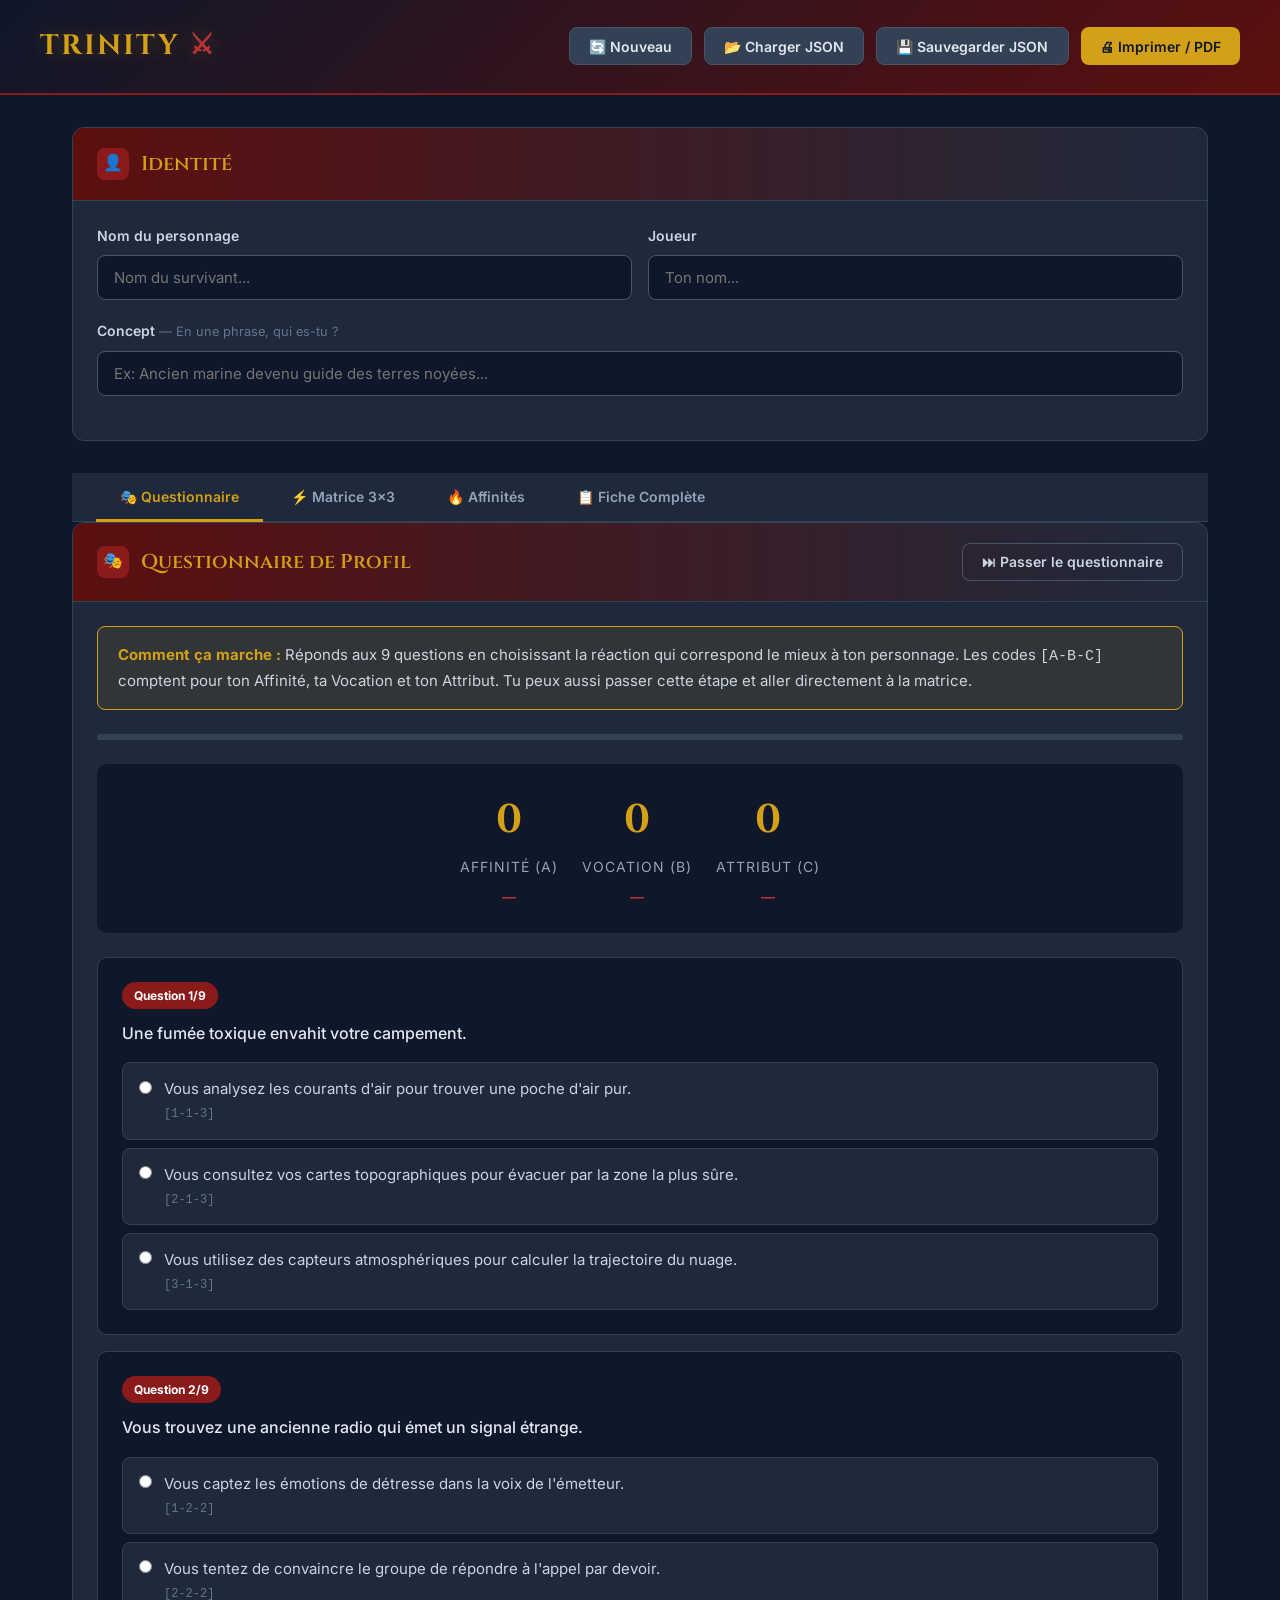
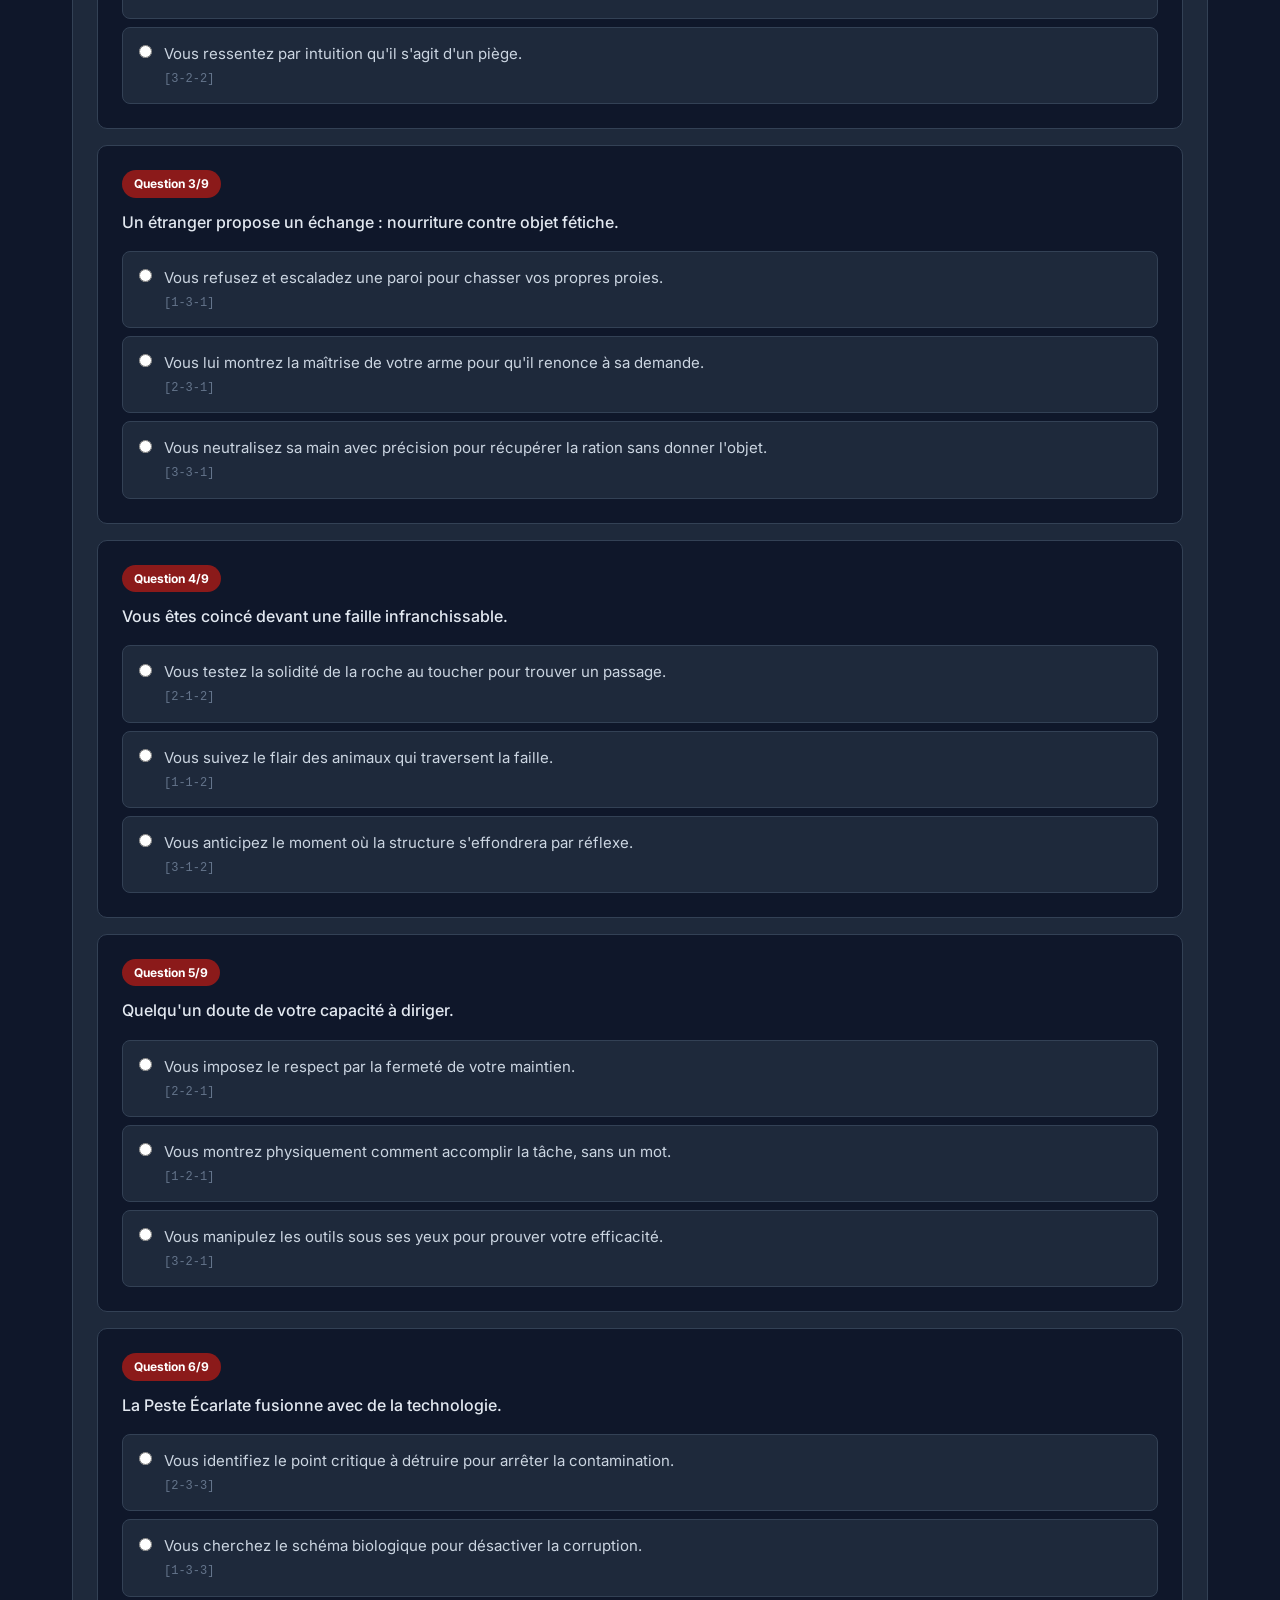
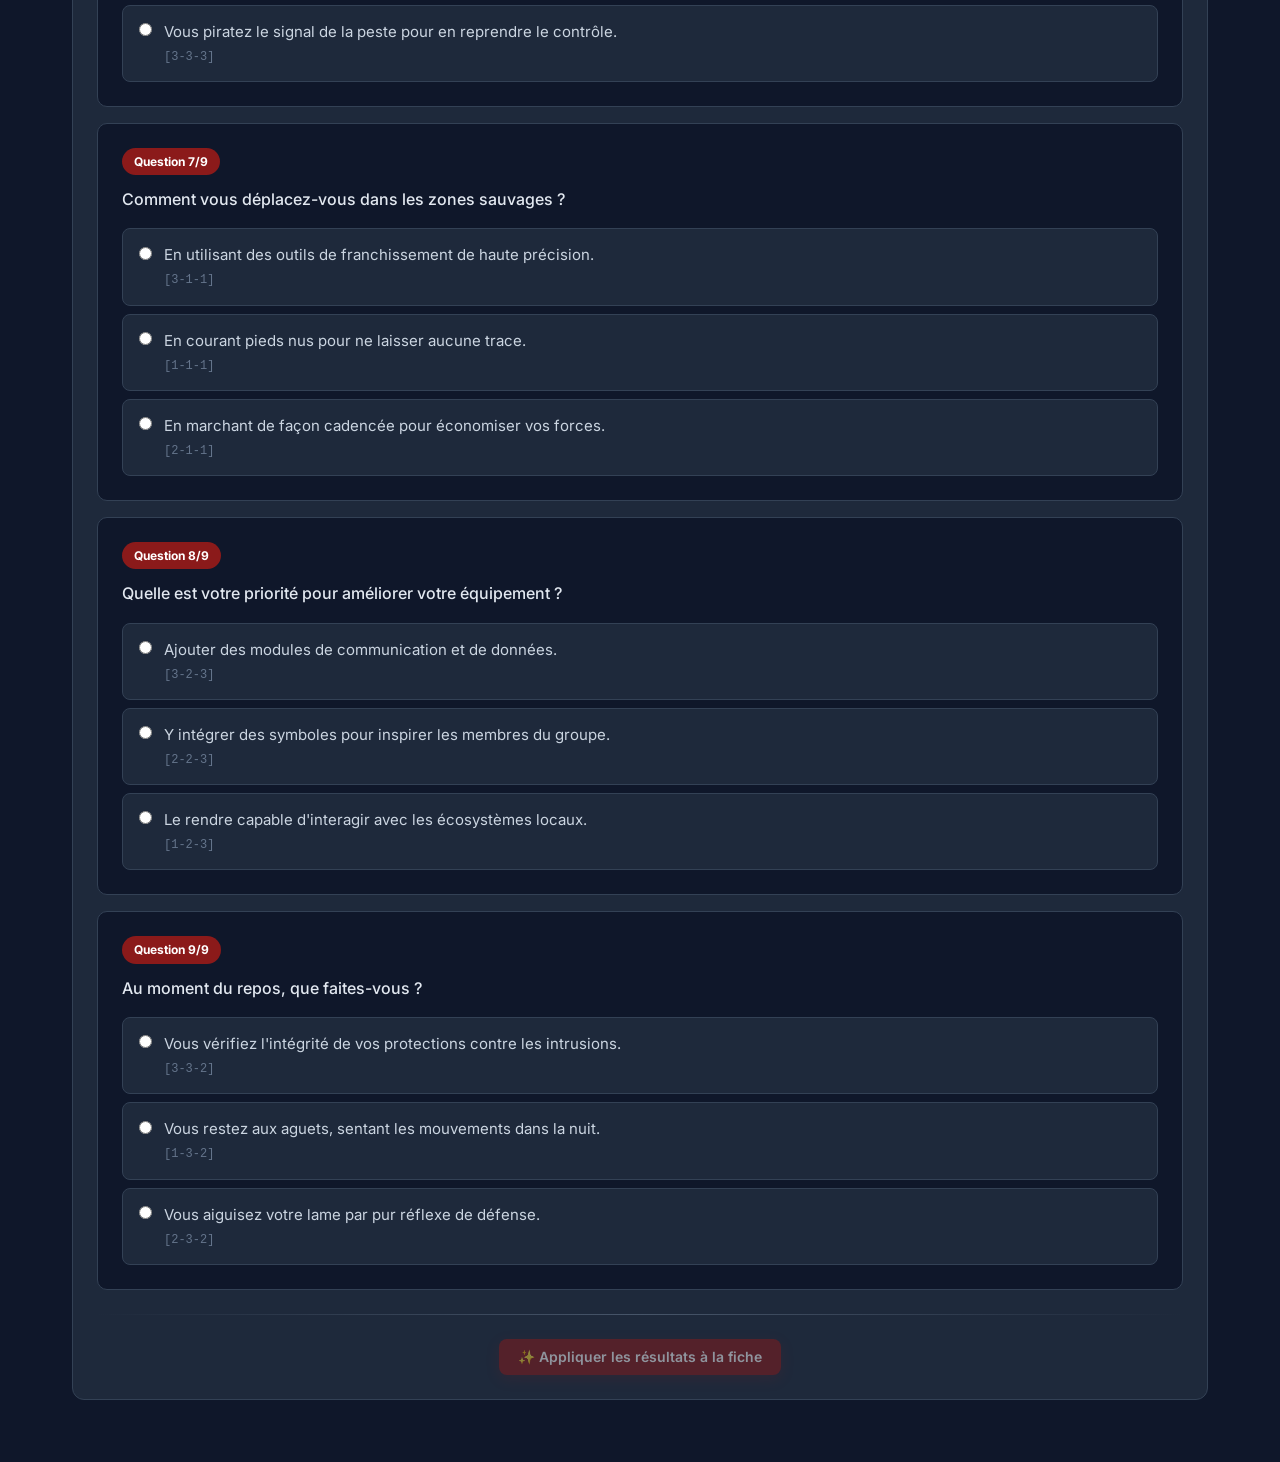
==== outils/index.html @ eb70b209 "Ajoute l'application de feuille de personnage interactive + nav outils" ====
<!DOCTYPE html>
<html lang="fr">
<head>
    <meta charset="UTF-8">
    <meta name="viewport" content="width=device-width, initial-scale=1.0">
    <title>Trinity — Feuille de Personnage</title>
    <link href="https://fonts.googleapis.com/css2?family=Cinzel:wght@400;600;700&family=Inter:wght@300;400;500;600;700&display=swap" rel="stylesheet">
    <style>
        :root {
            --crimson: #8B1A1A;
            --crimson-light: #B83333;
            --crimson-dark: #5C0F0F;
            --amber: #D4A017;
            --amber-light: #E8C547;
            --slate-900: #0F172A;
            --slate-800: #1E293B;
            --slate-700: #334155;
            --slate-600: #475569;
            --slate-500: #64748B;
            --slate-400: #94A3B8;
            --slate-300: #CBD5E1;
            --slate-200: #E2E8F0;
            --slate-100: #F1F5F9;
            --slate-50: #F8FAFC;
            --white: #FFFFFF;
            --shadow-sm: 0 1px 2px rgba(0,0,0,0.05);
            --shadow: 0 4px 6px -1px rgba(0,0,0,0.1), 0 2px 4px -2px rgba(0,0,0,0.1);
            --shadow-lg: 0 10px 15px -3px rgba(0,0,0,0.1), 0 4px 6px -4px rgba(0,0,0,0.1);
            --shadow-crimson: 0 4px 14px rgba(139,26,26,0.3);
        }

        * { margin: 0; padding: 0; box-sizing: border-box; }

        body {
            font-family: 'Inter', sans-serif;
            background: var(--slate-900);
            color: var(--slate-200);
            min-height: 100vh;
            line-height: 1.6;
        }

        .app-header {
            background: linear-gradient(135deg, var(--slate-900) 0%, var(--crimson-dark) 100%);
            border-bottom: 2px solid var(--crimson);
            padding: 1.5rem 2rem;
            position: sticky;
            top: 0;
            z-index: 100;
            backdrop-filter: blur(10px);
        }

        .header-content {
            max-width: 1200px;
            margin: 0 auto;
            display: flex;
            justify-content: space-between;
            align-items: center;
            flex-wrap: wrap;
            gap: 1rem;
        }

        .logo {
            font-family: 'Cinzel', serif;
            font-size: 1.75rem;
            font-weight: 700;
            color: var(--amber);
            text-shadow: 0 0 20px rgba(212,160,23,0.3);
            letter-spacing: 2px;
        }

        .logo span { color: var(--crimson-light); }

        .header-actions {
            display: flex;
            gap: 0.75rem;
            flex-wrap: wrap;
        }

        .btn {
            padding: 0.6rem 1.2rem;
            border: none;
            border-radius: 8px;
            font-family: 'Inter', sans-serif;
            font-size: 0.875rem;
            font-weight: 600;
            cursor: pointer;
            transition: all 0.2s ease;
            display: inline-flex;
            align-items: center;
            gap: 0.5rem;
        }

        .btn-primary {
            background: var(--crimson);
            color: var(--white);
            box-shadow: var(--shadow-crimson);
        }

        .btn-primary:hover {
            background: var(--crimson-light);
            transform: translateY(-1px);
            box-shadow: 0 6px 20px rgba(139,26,26,0.4);
        }

        .btn-secondary {
            background: var(--slate-700);
            color: var(--slate-200);
            border: 1px solid var(--slate-600);
        }

        .btn-secondary:hover {
            background: var(--slate-600);
            border-color: var(--slate-500);
        }

        .btn-amber {
            background: var(--amber);
            color: var(--slate-900);
        }

        .btn-amber:hover {
            background: var(--amber-light);
        }

        .btn-outline {
            background: transparent;
            color: var(--slate-300);
            border: 1px solid var(--slate-600);
        }

        .btn-outline:hover {
            border-color: var(--crimson-light);
            color: var(--crimson-light);
        }

        .btn:disabled {
            opacity: 0.5;
            cursor: not-allowed;
            transform: none !important;
        }

        .app-container {
            max-width: 1200px;
            margin: 0 auto;
            padding: 2rem;
        }

        .section {
            background: var(--slate-800);
            border-radius: 12px;
            border: 1px solid var(--slate-700);
            margin-bottom: 2rem;
            overflow: hidden;
        }

        .section-header {
            background: linear-gradient(90deg, var(--crimson-dark) 0%, transparent 100%);
            padding: 1.25rem 1.5rem;
            border-bottom: 1px solid var(--slate-700);
            display: flex;
            justify-content: space-between;
            align-items: center;
            flex-wrap: wrap;
            gap: 1rem;
        }

        .section-title {
            font-family: 'Cinzel', serif;
            font-size: 1.25rem;
            font-weight: 600;
            color: var(--amber);
            display: flex;
            align-items: center;
            gap: 0.75rem;
        }

        .section-title .icon {
            width: 32px;
            height: 32px;
            background: var(--crimson);
            border-radius: 8px;
            display: flex;
            align-items: center;
            justify-content: center;
            font-size: 1rem;
        }

        .section-body {
            padding: 1.5rem;
        }

        .tabs {
            display: flex;
            gap: 0.25rem;
            padding: 0 1.5rem;
            border-bottom: 1px solid var(--slate-700);
            background: var(--slate-800);
        }

        .tab {
            padding: 0.875rem 1.5rem;
            background: none;
            border: none;
            border-bottom: 3px solid transparent;
            color: var(--slate-400);
            font-family: 'Inter', sans-serif;
            font-size: 0.875rem;
            font-weight: 600;
            cursor: pointer;
            transition: all 0.2s;
            position: relative;
            top: 1px;
        }

        .tab:hover { color: var(--slate-200); }

        .tab.active {
            color: var(--amber);
            border-bottom-color: var(--amber);
        }

        .tab-content { display: none; }
        .tab-content.active { display: block; }

        .form-group {
            margin-bottom: 1.25rem;
        }

        .form-label {
            display: block;
            font-size: 0.875rem;
            font-weight: 600;
            color: var(--slate-300);
            margin-bottom: 0.5rem;
        }

        .form-label .hint {
            font-weight: 400;
            color: var(--slate-500);
            font-size: 0.8rem;
        }

        .form-input,
        .form-textarea,
        .form-select {
            width: 100%;
            padding: 0.75rem 1rem;
            background: var(--slate-900);
            border: 1px solid var(--slate-600);
            border-radius: 8px;
            color: var(--slate-200);
            font-family: 'Inter', sans-serif;
            font-size: 0.9375rem;
            transition: all 0.2s;
        }

        .form-input:focus,
        .form-textarea:focus,
        .form-select:focus {
            outline: none;
            border-color: var(--crimson-light);
            box-shadow: 0 0 0 3px rgba(139,26,26,0.15);
        }

        .form-textarea {
            min-height: 100px;
            resize: vertical;
        }

        .form-row {
            display: grid;
            grid-template-columns: repeat(auto-fit, minmax(250px, 1fr));
            gap: 1rem;
        }

        .dice-selector {
            display: flex;
            gap: 0.75rem;
            flex-wrap: wrap;
        }

        .dice-option {
            position: relative;
        }

        .dice-option input {
            position: absolute;
            opacity: 0;
        }

        .dice-option label {
            display: flex;
            flex-direction: column;
            align-items: center;
            gap: 0.5rem;
            padding: 1rem 1.5rem;
            background: var(--slate-900);
            border: 2px solid var(--slate-600);
            border-radius: 10px;
            cursor: pointer;
            transition: all 0.2s;
            min-width: 80px;
        }

        .dice-option label:hover {
            border-color: var(--slate-500);
        }

        .dice-option input:checked + label {
            border-color: var(--crimson);
            background: rgba(139,26,26,0.1);
            box-shadow: var(--shadow-crimson);
        }

        .dice-icon {
            font-size: 1.5rem;
            font-weight: 700;
        }

        .dice-label {
            font-size: 0.75rem;
            color: var(--slate-400);
            text-transform: uppercase;
            letter-spacing: 1px;
        }

        .affinity-grid {
            display: grid;
            grid-template-columns: repeat(auto-fit, minmax(280px, 1fr));
            gap: 1rem;
        }

        .affinity-card {
            background: var(--slate-900);
            border: 2px solid var(--slate-600);
            border-radius: 12px;
            padding: 1.5rem;
            cursor: pointer;
            transition: all 0.3s ease;
            position: relative;
            overflow: hidden;
        }

        .affinity-card::before {
            content: '';
            position: absolute;
            top: 0;
            left: 0;
            right: 0;
            height: 4px;
            background: var(--slate-600);
            transition: background 0.3s;
        }

        .affinity-card:hover {
            border-color: var(--slate-500);
            transform: translateY(-2px);
            box-shadow: var(--shadow-lg);
        }

        .affinity-card.selected {
            border-color: var(--crimson);
            background: rgba(139,26,26,0.08);
        }

        .affinity-card.selected::before {
            background: var(--crimson);
        }

        .affinity-card .card-title {
            font-family: 'Cinzel', serif;
            font-size: 1.1rem;
            font-weight: 600;
            color: var(--amber);
            margin-bottom: 0.5rem;
        }

        .affinity-card .card-subtitle {
            font-size: 0.875rem;
            color: var(--crimson-light);
            font-weight: 600;
            margin-bottom: 0.75rem;
            text-transform: uppercase;
            letter-spacing: 1px;
        }

        .affinity-card .card-desc {
            font-size: 0.875rem;
            color: var(--slate-400);
            line-height: 1.6;
        }

        .affinity-card .check-indicator {
            position: absolute;
            top: 1rem;
            right: 1rem;
            width: 24px;
            height: 24px;
            border: 2px solid var(--slate-600);
            border-radius: 50%;
            display: flex;
            align-items: center;
            justify-content: center;
            font-size: 0.875rem;
            color: transparent;
            transition: all 0.2s;
        }

        .affinity-card.selected .check-indicator {
            background: var(--crimson);
            border-color: var(--crimson);
            color: var(--white);
        }

        .question-card {
            background: var(--slate-900);
            border: 1px solid var(--slate-700);
            border-radius: 10px;
            padding: 1.5rem;
            margin-bottom: 1rem;
            transition: all 0.3s;
        }

        .question-card.answered {
            border-color: var(--crimson);
            background: rgba(139,26,26,0.05);
        }

        .question-number {
            display: inline-block;
            background: var(--crimson);
            color: var(--white);
            font-size: 0.75rem;
            font-weight: 700;
            padding: 0.25rem 0.75rem;
            border-radius: 20px;
            margin-bottom: 0.75rem;
        }

        .question-text {
            font-size: 1rem;
            font-weight: 500;
            color: var(--slate-200);
            margin-bottom: 1rem;
        }

        .answers {
            display: flex;
            flex-direction: column;
            gap: 0.5rem;
        }

        .answer-option {
            display: flex;
            align-items: flex-start;
            gap: 0.75rem;
            padding: 0.875rem 1rem;
            background: var(--slate-800);
            border: 1px solid var(--slate-700);
            border-radius: 8px;
            cursor: pointer;
            transition: all 0.2s;
        }

        .answer-option:hover {
            border-color: var(--slate-500);
            background: var(--slate-700);
        }

        .answer-option.selected {
            border-color: var(--crimson);
            background: rgba(139,26,26,0.1);
        }

        .answer-option input {
            margin-top: 0.2rem;
            accent-color: var(--crimson);
        }

        .answer-text {
            font-size: 0.9375rem;
            color: var(--slate-300);
        }

        .answer-code {
            font-size: 0.75rem;
            color: var(--slate-500);
            font-family: monospace;
            margin-top: 0.25rem;
        }

        .score-bar {
            display: flex;
            gap: 1.5rem;
            justify-content: center;
            padding: 1.5rem;
            background: var(--slate-900);
            border-radius: 10px;
            margin: 1.5rem 0;
        }

        .score-item {
            text-align: center;
        }

        .score-value {
            font-family: 'Cinzel', serif;
            font-size: 2.5rem;
            font-weight: 700;
            color: var(--amber);
        }

        .score-label {
            font-size: 0.875rem;
            color: var(--slate-400);
            text-transform: uppercase;
            letter-spacing: 1px;
            margin-top: 0.25rem;
        }

        .score-result {
            margin-top: 0.5rem;
            font-size: 0.875rem;
            font-weight: 600;
            color: var(--crimson-light);
        }

        .matrix-container {
            overflow-x: auto;
        }

        .matrix-table {
            width: 100%;
            border-collapse: separate;
            border-spacing: 0.5rem;
        }

        .matrix-header {
            text-align: center;
            padding: 0.75rem;
            font-size: 0.875rem;
            font-weight: 600;
            color: var(--slate-400);
            text-transform: uppercase;
            letter-spacing: 1px;
        }

        .matrix-row-header {
            padding: 0.75rem 1rem;
            font-size: 0.875rem;
            font-weight: 600;
            color: var(--amber);
            text-transform: uppercase;
            letter-spacing: 1px;
            text-align: right;
        }

        .matrix-cell {
            background: var(--slate-900);
            border: 2px solid var(--slate-700);
            border-radius: 10px;
            padding: 1rem;
            text-align: center;
            cursor: pointer;
            transition: all 0.2s;
            min-width: 120px;
        }

        .matrix-cell:hover {
            border-color: var(--slate-500);
        }

        .matrix-cell.selected {
            border-color: var(--crimson);
            background: rgba(139,26,26,0.1);
            box-shadow: var(--shadow-crimson);
        }

        .matrix-cell .cell-name {
            font-weight: 600;
            color: var(--slate-200);
            font-size: 0.9375rem;
        }

        .matrix-cell .cell-level {
            font-size: 1.5rem;
            font-weight: 700;
            color: var(--amber);
            margin-top: 0.5rem;
        }

        .matrix-cell .cell-threshold {
            font-size: 0.75rem;
            color: var(--slate-500);
            margin-top: 0.25rem;
        }

        .skill-list {
            display: grid;
            gap: 0.75rem;
        }

        .skill-item {
            display: flex;
            align-items: center;
            gap: 1rem;
            padding: 0.875rem 1rem;
            background: var(--slate-900);
            border: 1px solid var(--slate-700);
            border-radius: 8px;
        }

        .skill-name {
            flex: 1;
            font-weight: 500;
            color: var(--slate-200);
        }

        .skill-vocation {
            font-size: 0.75rem;
            color: var(--slate-500);
            text-transform: uppercase;
            letter-spacing: 1px;
        }

        .skill-attribute {
            font-size: 0.75rem;
            color: var(--amber);
            text-transform: uppercase;
            letter-spacing: 1px;
        }

        .skill-level {
            display: flex;
            gap: 0.25rem;
        }

        .level-dot {
            width: 12px;
            height: 12px;
            border-radius: 50%;
            border: 2px solid var(--slate-600);
            background: transparent;
            cursor: pointer;
            transition: all 0.2s;
        }

        .level-dot.filled {
            background: var(--crimson);
            border-color: var(--crimson);
            box-shadow: 0 0 6px rgba(139,26,26,0.5);
        }

        .level-dot:hover {
            border-color: var(--crimson-light);
        }

        .spec-grid {
            display: grid;
            grid-template-columns: repeat(auto-fit, minmax(200px, 1fr));
            gap: 0.75rem;
        }

        .spec-item {
            display: flex;
            align-items: center;
            gap: 0.75rem;
            padding: 0.75rem 1rem;
            background: var(--slate-900);
            border: 1px solid var(--slate-700);
            border-radius: 8px;
            cursor: pointer;
            transition: all 0.2s;
        }

        .spec-item:hover {
            border-color: var(--slate-500);
        }

        .spec-item.selected {
            border-color: var(--amber);
            background: rgba(212,160,23,0.1);
        }

        .spec-checkbox {
            width: 20px;
            height: 20px;
            border: 2px solid var(--slate-600);
            border-radius: 4px;
            display: flex;
            align-items: center;
            justify-content: center;
            font-size: 0.75rem;
            color: transparent;
            transition: all 0.2s;
            flex-shrink: 0;
        }

        .spec-item.selected .spec-checkbox {
            background: var(--amber);
            border-color: var(--amber);
            color: var(--slate-900);
        }

        .spec-name {
            font-size: 0.875rem;
            color: var(--slate-300);
        }

        @media print {
            body {
                background: white !important;
                color: black !important;
            }

            .app-header,
            .tabs,
            .btn,
            .no-print {
                display: none !important;
            }

            .section {
                border: 1px solid #ccc;
                break-inside: avoid;
                page-break-inside: avoid;
            }

            .section-header {
                background: #f5f5f5 !important;
                color: black !important;
            }

            .section-title {
                color: #333 !important;
            }

            .matrix-cell,
            .skill-item,
            .spec-item,
            .question-card,
            .affinity-card {
                background: white !important;
                border-color: #ccc !important;
                color: black !important;
            }

            .form-input,
            .form-textarea,
            .form-select {
                background: white !important;
                border-color: #ccc !important;
                color: black !important;
            }
        }

        @media (max-width: 768px) {
            .app-container { padding: 1rem; }
            .header-content { flex-direction: column; align-items: flex-start; }
            .logo { font-size: 1.5rem; }
            .score-bar { flex-direction: column; gap: 1rem; }
            .form-row { grid-template-columns: 1fr; }
            .affinity-grid { grid-template-columns: 1fr; }
            .matrix-table { font-size: 0.875rem; }
            .matrix-cell { min-width: 80px; padding: 0.75rem; }
        }

        .hidden { display: none !important; }

        .toast-container {
            position: fixed;
            bottom: 2rem;
            right: 2rem;
            z-index: 1000;
            display: flex;
            flex-direction: column;
            gap: 0.5rem;
        }

        .toast {
            padding: 1rem 1.5rem;
            background: var(--slate-800);
            border: 1px solid var(--slate-600);
            border-radius: 10px;
            color: var(--slate-200);
            font-size: 0.875rem;
            box-shadow: var(--shadow-lg);
            animation: slideIn 0.3s ease;
            max-width: 400px;
        }

        .toast.success { border-color: #22c55e; }
        .toast.error { border-color: var(--crimson); }
        .toast.info { border-color: var(--amber); }

        @keyframes slideIn {
            from { transform: translateX(100%); opacity: 0; }
            to { transform: translateX(0); opacity: 1; }
        }

        @keyframes slideOut {
            from { transform: translateX(0); opacity: 1; }
            to { transform: translateX(100%); opacity: 0; }
        }

        .progress-container {
            width: 100%;
            height: 6px;
            background: var(--slate-700);
            border-radius: 3px;
            overflow: hidden;
            margin: 1rem 0;
        }

        .progress-bar {
            height: 100%;
            background: linear-gradient(90deg, var(--crimson) 0%, var(--amber) 100%);
            border-radius: 3px;
            transition: width 0.5s ease;
        }

        .badge {
            display: inline-flex;
            align-items: center;
            gap: 0.25rem;
            padding: 0.25rem 0.75rem;
            background: var(--slate-700);
            border-radius: 20px;
            font-size: 0.75rem;
            font-weight: 600;
            color: var(--slate-300);
        }

        .badge.crimson { background: var(--crimson); color: var(--white); }
        .badge.amber { background: var(--amber); color: var(--slate-900); }

        .info-box {
            background: rgba(212,160,23,0.1);
            border: 1px solid var(--amber);
            border-radius: 8px;
            padding: 1rem 1.25rem;
            margin-bottom: 1.5rem;
            font-size: 0.9375rem;
            color: var(--slate-300);
        }

        .info-box strong {
            color: var(--amber);
        }

        .divider {
            height: 1px;
            background: linear-gradient(90deg, transparent 0%, var(--slate-600) 50%, transparent 100%);
            margin: 1.5rem 0;
        }

        .summary-grid {
            display: grid;
            grid-template-columns: repeat(auto-fit, minmax(200px, 1fr));
            gap: 1rem;
        }

        .summary-card {
            background: var(--slate-900);
            border: 1px solid var(--slate-700);
            border-radius: 10px;
            padding: 1.25rem;
            text-align: center;
        }

        .summary-card .summary-icon {
            font-size: 2rem;
            margin-bottom: 0.5rem;
        }

        .summary-card .summary-value {
            font-family: 'Cinzel', serif;
            font-size: 1.5rem;
            font-weight: 700;
            color: var(--amber);
        }

        .summary-card .summary-label {
            font-size: 0.875rem;
            color: var(--slate-400);
            margin-top: 0.25rem;
        }
    </style>
<base target="_blank">
</head>
<body>
    <header class="app-header">
        <div class="header-content">
            <div class="logo">TRINITY <span>&#9876;</span></div>
            <div class="header-actions">
                <button class="btn btn-secondary" onclick="app.newCharacter()">&#128260; Nouveau</button>
                <button class="btn btn-secondary" onclick="app.loadJSON()">&#128194; Charger JSON</button>
                <button class="btn btn-secondary" onclick="app.saveJSON()">&#128190; Sauvegarder JSON</button>
                <button class="btn btn-amber" onclick="app.printSheet()">&#128424; Imprimer / PDF</button>
            </div>
        </div>
    </header>

    <div class="app-container">
        <!-- IDENTITÉ -->
        <div class="section">
            <div class="section-header">
                <div class="section-title">
                    <div class="icon">&#128100;</div>
                    Identité
                </div>
            </div>
            <div class="section-body">
                <div class="form-row">
                    <div class="form-group">
                        <label class="form-label">Nom du personnage</label>
                        <input type="text" class="form-input" id="char-name" placeholder="Nom du survivant...">
                    </div>
                    <div class="form-group">
                        <label class="form-label">Joueur</label>
                        <input type="text" class="form-input" id="player-name" placeholder="Ton nom...">
                    </div>
                </div>
                <div class="form-row">
                    <div class="form-group">
                        <label class="form-label">Concept <span class="hint">— En une phrase, qui es-tu ?</span></label>
                        <input type="text" class="form-input" id="char-concept" placeholder="Ex: Ancien marine devenu guide des terres noyées...">
                    </div>
                </div>
            </div>
        </div>

        <!-- TABS NAVIGATION -->
        <div class="tabs no-print">
            <button class="tab active" data-tab="questionnaire" onclick="app.switchTab('questionnaire')">&#127917; Questionnaire</button>
            <button class="tab" data-tab="matrix" onclick="app.switchTab('matrix')">&#9889; Matrice 3×3</button>
            <button class="tab" data-tab="affinities" onclick="app.switchTab('affinities')">&#128293; Affinités</button>
            <button class="tab" data-tab="sheet" onclick="app.switchTab('sheet')">&#128203; Fiche Complète</button>
        </div>

        <!-- QUESTIONNAIRE TAB -->
        <div id="tab-questionnaire" class="tab-content active">
            <div class="section">
                <div class="section-header">
                    <div class="section-title">
                        <div class="icon">&#127917;</div>
                        Questionnaire de Profil
                    </div>
                    <button class="btn btn-outline" onclick="app.skipQuestionnaire()">&#9197; Passer le questionnaire</button>
                </div>
                <div class="section-body">
                    <div class="info-box">
                        <strong>Comment ça marche :</strong> Réponds aux 9 questions en choisissant la réaction qui correspond le mieux à ton personnage. Les codes <code>[A-B-C]</code> comptent pour ton Affinité, ta Vocation et ton Attribut. Tu peux aussi passer cette étape et aller directement à la matrice.
                    </div>

                    <div class="progress-container">
                        <div class="progress-bar" id="quiz-progress" style="width: 0%"></div>
                    </div>

                    <div class="score-bar">
                        <div class="score-item">
                            <div class="score-value" id="score-a">0</div>
                            <div class="score-label">Affinité (A)</div>
                            <div class="score-result" id="result-a">—</div>
                        </div>
                        <div class="score-item">
                            <div class="score-value" id="score-b">0</div>
                            <div class="score-label">Vocation (B)</div>
                            <div class="score-result" id="result-b">—</div>
                        </div>
                        <div class="score-item">
                            <div class="score-value" id="score-c">0</div>
                            <div class="score-label">Attribut (C)</div>
                            <div class="score-result" id="result-c">—</div>
                        </div>
                    </div>

                    <div id="questions-container"></div>

                    <div class="divider"></div>

                    <div style="text-align: center;">
                        <button class="btn btn-primary" id="btn-apply-quiz" onclick="app.applyQuizResults()" disabled>
                            &#10024; Appliquer les résultats à la fiche
                        </button>
                    </div>
                </div>
            </div>
        </div>

        <!-- MATRIX TAB -->
        <div id="tab-matrix" class="tab-content">
            <div class="section">
                <div class="section-header">
                    <div class="section-title">
                        <div class="icon">&#9889;</div>
                        Matrice 3×3 — L'Inné & L'Acquis
                    </div>
                </div>
                <div class="section-body">
                    <div class="info-box">
                        <strong>Instructions :</strong> Attribue un dé <strong>Fort (d10)</strong>, <strong>Moyen (d8)</strong> et <strong>Faible (d6)</strong> à tes 3 Attributs, puis à tes 3 Vocations. Les cases croisées donnent le niveau de chaque compétence.
                    </div>

                    <h3 style="font-family: Cinzel; color: var(--amber); margin-bottom: 1rem;">&#127922; Attributs (L'Inné)</h3>
                    <div class="form-row" style="margin-bottom: 2rem;">
                        <div class="form-group">
                            <label class="form-label">Habileté <span class="hint">— Corps, précision, mouvement</span></label>
                            <div class="dice-selector" id="attr-habileté"></div>
                        </div>
                        <div class="form-group">
                            <label class="form-label">Instinct <span class="hint">— Survie, réflexes, lien au vivant</span></label>
                            <div class="dice-selector" id="attr-instinct"></div>
                        </div>
                        <div class="form-group">
                            <label class="form-label">Intellect <span class="hint">— Analyse, technique, réflexion</span></label>
                            <div class="dice-selector" id="attr-intellect"></div>
                        </div>
                    </div>

                    <h3 style="font-family: Cinzel; color: var(--amber); margin-bottom: 1rem;">&#127922; Vocations (L'Acquis)</h3>
                    <div class="form-row" style="margin-bottom: 2rem;">
                        <div class="form-group">
                            <label class="form-label">Exploration <span class="hint">— Maîtrise du milieu</span></label>
                            <div class="dice-selector" id="voc-exploration"></div>
                        </div>
                        <div class="form-group">
                            <label class="form-label">Interaction <span class="hint">— Rapports sociaux</span></label>
                            <div class="dice-selector" id="voc-interaction"></div>
                        </div>
                        <div class="form-group">
                            <label class="form-label">Action <span class="hint">— Intervention physique</span></label>
                            <div class="dice-selector" id="voc-action"></div>
                        </div>
                    </div>

                    <div class="divider"></div>

                    <h3 style="font-family: Cinzel; color: var(--amber); margin-bottom: 1rem;">&#128202; Matrice des Compétences</h3>
                    <div class="matrix-container">
                        <table class="matrix-table">
                            <thead>
                                <tr>
                                    <th></th>
                                    <th class="matrix-header">Habileté</th>
                                    <th class="matrix-header">Instinct</th>
                                    <th class="matrix-header">Intellect</th>
                                </tr>
                            </thead>
                            <tbody id="matrix-body"></tbody>
                        </table>
                    </div>
                </div>
            </div>
        </div>

        <!-- AFFINITIES TAB -->
        <div id="tab-affinities" class="tab-content">
            <div class="section">
                <div class="section-header">
                    <div class="section-title">
                        <div class="icon">&#128293;</div>
                        Affinité — Ta philosophie de survie
                    </div>
                </div>
                <div class="section-body">
                    <div class="info-box">
                        <strong>Choisis une voie :</strong> Ton affinité définit ta relation au monde et débloque des capacités uniques. Clique sur une carte pour la sélectionner.
                    </div>

                    <div class="affinity-grid" id="affinity-grid"></div>

                    <div class="divider"></div>

                    <h3 style="font-family: Cinzel; color: var(--amber); margin-bottom: 1rem;">&#11088; Spécialisations</h3>
                    <div class="spec-grid" id="spec-grid"></div>
                </div>
            </div>
        </div>

        <!-- FULL SHEET TAB -->
        <div id="tab-sheet" class="tab-content">
            <div class="section">
                <div class="section-header">
                    <div class="section-title">
                        <div class="icon">&#128203;</div>
                        Fiche de Personnage Complète
                    </div>
                </div>
                <div class="section-body">
                    <div class="summary-grid" style="margin-bottom: 1.5rem;">
                        <div class="summary-card">
                            <div class="summary-icon">&#127917;</div>
                            <div class="summary-value" id="summary-name">—</div>
                            <div class="summary-label">Personnage</div>
                        </div>
                        <div class="summary-card">
                            <div class="summary-icon">&#128293;</div>
                            <div class="summary-value" id="summary-affinity">—</div>
                            <div class="summary-label">Affinité</div>
                        </div>
                        <div class="summary-card">
                            <div class="summary-icon">&#9889;</div>
                            <div class="summary-value" id="summary-vocation">—</div>
                            <div class="summary-label">Vocation forte</div>
                        </div>
                        <div class="summary-card">
                            <div class="summary-icon">&#127922;</div>
                            <div class="summary-value" id="summary-attribute">—</div>
                            <div class="summary-label">Attribut fort</div>
                        </div>
                    </div>

                    <div class="divider"></div>

                    <h3 style="font-family: Cinzel; color: var(--amber); margin-bottom: 1rem;">&#127922; Attributs & Vocations</h3>
                    <div class="form-row" style="margin-bottom: 1.5rem;">
                        <div class="form-group">
                            <label class="form-label">Habileté</label>
                            <input type="text" class="form-input" id="sheet-attr-habileté" readonly>
                        </div>
                        <div class="form-group">
                            <label class="form-label">Instinct</label>
                            <input type="text" class="form-input" id="sheet-attr-instinct" readonly>
                        </div>
                        <div class="form-group">
                            <label class="form-label">Intellect</label>
                            <input type="text" class="form-input" id="sheet-attr-intellect" readonly>
                        </div>
                    </div>
                    <div class="form-row" style="margin-bottom: 1.5rem;">
                        <div class="form-group">
                            <label class="form-label">Exploration</label>
                            <input type="text" class="form-input" id="sheet-voc-exploration" readonly>
                        </div>
                        <div class="form-group">
                            <label class="form-label">Interaction</label>
                            <input type="text" class="form-input" id="sheet-voc-interaction" readonly>
                        </div>
                        <div class="form-group">
                            <label class="form-label">Action</label>
                            <input type="text" class="form-input" id="sheet-voc-action" readonly>
                        </div>
                    </div>

                    <div class="divider"></div>

                    <h3 style="font-family: Cinzel; color: var(--amber); margin-bottom: 1rem;">&#128202; Compétences</h3>
                    <div class="skill-list" id="sheet-skills"></div>

                    <div class="divider"></div>

                    <h3 style="font-family: Cinzel; color: var(--amber); margin-bottom: 1rem;">&#128221; Notes & Histoire</h3>
                    <div class="form-group">
                        <label class="form-label">Relique de l'Ancien Monde <span class="hint">— Quel objet gardes-tu ?</span></label>
                        <textarea class="form-textarea" id="sheet-relic" placeholder="Décris l'objet que tu transportes malgré tout..."></textarea>
                    </div>
                    <div class="form-group">
                        <label class="form-label">Histoire <span class="hint">— Qui étais-tu avant ? Qui es-tu devenu ?</span></label>
                        <textarea class="form-textarea" id="sheet-story" placeholder="Ton passé, tes motivations, tes peurs..."></textarea>
                    </div>
                    <div class="form-group">
                        <label class="form-label">Liens avec le groupe <span class="hint">— Comment les autres te voient-ils ?</span></label>
                        <textarea class="form-textarea" id="sheet-bonds" placeholder="Tes relations avec les autres survivants..."></textarea>
                    </div>
                </div>
            </div>
        </div>
    </div>

    <div class="toast-container" id="toast-container"></div>

<script>
        const DATA = {
            questions: [
                {
                    id: 1,
                    text: "Une fumée toxique envahit votre campement.",
                    answers: [
                        { text: "Vous analysez les courants d'air pour trouver une poche d'air pur.", code: [1, 1, 3] },
                        { text: "Vous consultez vos cartes topographiques pour évacuer par la zone la plus sûre.", code: [2, 1, 3] },
                        { text: "Vous utilisez des capteurs atmosphériques pour calculer la trajectoire du nuage.", code: [3, 1, 3] }
                    ]
                },
                {
                    id: 2,
                    text: "Vous trouvez une ancienne radio qui émet un signal étrange.",
                    answers: [
                        { text: "Vous captez les émotions de détresse dans la voix de l'émetteur.", code: [1, 2, 2] },
                        { text: "Vous tentez de convaincre le groupe de répondre à l'appel par devoir.", code: [2, 2, 2] },
                        { text: "Vous ressentez par intuition qu'il s'agit d'un piège.", code: [3, 2, 2] }
                    ]
                },
                {
                    id: 3,
                    text: "Un étranger propose un échange : nourriture contre objet fétiche.",
                    answers: [
                        { text: "Vous refusez et escaladez une paroi pour chasser vos propres proies.", code: [1, 3, 1] },
                        { text: "Vous lui montrez la maîtrise de votre arme pour qu'il renonce à sa demande.", code: [2, 3, 1] },
                        { text: "Vous neutralisez sa main avec précision pour récupérer la ration sans donner l'objet.", code: [3, 3, 1] }
                    ]
                },
                {
                    id: 4,
                    text: "Vous êtes coincé devant une faille infranchissable.",
                    answers: [
                        { text: "Vous testez la solidité de la roche au toucher pour trouver un passage.", code: [2, 1, 2] },
                        { text: "Vous suivez le flair des animaux qui traversent la faille.", code: [1, 1, 2] },
                        { text: "Vous anticipez le moment où la structure s'effondrera par réflexe.", code: [3, 1, 2] }
                    ]
                },
                {
                    id: 5,
                    text: "Quelqu'un doute de votre capacité à diriger.",
                    answers: [
                        { text: "Vous imposez le respect par la fermeté de votre maintien.", code: [2, 2, 1] },
                        { text: "Vous montrez physiquement comment accomplir la tâche, sans un mot.", code: [1, 2, 1] },
                        { text: "Vous manipulez les outils sous ses yeux pour prouver votre efficacité.", code: [3, 2, 1] }
                    ]
                },
                {
                    id: 6,
                    text: "La Peste Écarlate fusionne avec de la technologie.",
                    answers: [
                        { text: "Vous identifiez le point critique à détruire pour arrêter la contamination.", code: [2, 3, 3] },
                        { text: "Vous cherchez le schéma biologique pour désactiver la corruption.", code: [1, 3, 3] },
                        { text: "Vous piratez le signal de la peste pour en reprendre le contrôle.", code: [3, 3, 3] }
                    ]
                },
                {
                    id: 7,
                    text: "Comment vous déplacez-vous dans les zones sauvages ?",
                    answers: [
                        { text: "En utilisant des outils de franchissement de haute précision.", code: [3, 1, 1] },
                        { text: "En courant pieds nus pour ne laisser aucune trace.", code: [1, 1, 1] },
                        { text: "En marchant de façon cadencée pour économiser vos forces.", code: [2, 1, 1] }
                    ]
                },
                {
                    id: 8,
                    text: "Quelle est votre priorité pour améliorer votre équipement ?",
                    answers: [
                        { text: "Ajouter des modules de communication et de données.", code: [3, 2, 3] },
                        { text: "Y intégrer des symboles pour inspirer les membres du groupe.", code: [2, 2, 3] },
                        { text: "Le rendre capable d'interagir avec les écosystèmes locaux.", code: [1, 2, 3] }
                    ]
                },
                {
                    id: 9,
                    text: "Au moment du repos, que faites-vous ?",
                    answers: [
                        { text: "Vous vérifiez l'intégrité de vos protections contre les intrusions.", code: [3, 3, 2] },
                        { text: "Vous restez aux aguets, sentant les mouvements dans la nuit.", code: [1, 3, 2] },
                        { text: "Vous aiguisez votre lame par pur réflexe de défense.", code: [2, 3, 2] }
                    ]
                }
            ],

            affinities: {
                harmonie: {
                    id: 'harmonie',
                    name: 'Harmonie',
                    subtitle: 'La Symbiose',
                    desc: 'La conviction que l\'humanité doit fusionner avec l\'écosystème pour survivre. L\'Harmoniste ne combat pas le milieu, il devient le milieu par la mutation.',
                    attributePaths: {
                        habileté: 'Armure — Peau chitineuse et griffes',
                        instinct: 'Phéromones — Contrôle des humeurs',
                        intellect: 'Adaptation — Respiration aquatique/toxique'
                    }
                },
                purete: {
                    id: 'purete',
                    name: 'Pureté',
                    subtitle: 'L\'Héritage',
                    desc: 'La conviction que l\'humanité doit préserver son essence originelle et ses valeurs spirituelles. Le Puriste rejette l\'augmentation mécanique et la mutation biologique.',
                    attributePaths: {
                        habileté: 'Excellence — Attribut porté à d12',
                        instinct: 'Souveraineté — Immunisé aux poisons/phéromones',
                        intellect: 'Souveraineté — Immunisé aux interférences'
                    }
                },
                suprematie: {
                    id: 'suprematie',
                    name: 'Suprématie',
                    subtitle: 'L\'Optimisation',
                    desc: 'La conviction que la biologie est une limite et que la technologie est la seule voie de survie. Chaque Suprématiste est indissociable de son Drone-Monture.',
                    attributePaths: {
                        habileté: 'Prédateur — Drone terrestre rapide',
                        instinct: 'Caméléon — Drone furtif, invisibilité',
                        intellect: 'Aérien — Drone volant, vision panoramique'
                    }
                }
            },

            skills: [
                { name: 'Athlétisme', vocation: 'Exploration', attribute: 'Habileté', verbs: 'Grimper, Sauter, Franchir' },
                { name: 'Survie', vocation: 'Exploration', attribute: 'Instinct', verbs: 'Pister, Orienter, Chasser' },
                { name: 'Observation', vocation: 'Exploration', attribute: 'Intellect', verbs: 'Fouiller, Surveiller, Analyser' },
                { name: 'Présence', vocation: 'Interaction', attribute: 'Habileté', verbs: 'Imposer, Intimider, Maintenir' },
                { name: 'Persuasion', vocation: 'Interaction', attribute: 'Instinct', verbs: 'Convaincre, Négocier, Apaiser' },
                { name: 'Bluff', vocation: 'Interaction', attribute: 'Intellect', verbs: 'Tromper, Feindre, Manipuler' },
                { name: 'Combat', vocation: 'Action', attribute: 'Habileté', verbs: 'CàC, Distance, Lourde' },
                { name: 'Discrétion', vocation: 'Action', attribute: 'Instinct', verbs: 'Se cacher, Infiltrer, Silencer' },
                { name: 'Artisanat', vocation: 'Action', attribute: 'Intellect', verbs: 'Réparer, Crocheter, Fabriquer' }
            ],

            specializations: {
                harmonie: [
                    'Agilité prédatrice', 'Régénération', 'Sens vibratoires',
                    'Dominance alpha', 'Lien empathique', 'Mimétisme',
                    'Mutation létale', 'Camouflage chromatique', 'Bio-synthèse'
                ],
                purete: [
                    'Dignité du port', 'Héritage des anciens', 'Esprit analytique',
                    'Autorité naturelle', 'Le Serment', 'Dignité feinte',
                    'Maîtrise martiale', 'Anonymat volontaire', 'Relique'
                ],
                suprematie: [
                    'Traction motorisée', 'Capteurs biométriques', 'Relais optique',
                    'Intimidation mécanique', 'Logique factuelle', 'Projection holographique',
                    'Appui synchronisé', 'Brouillage électronique', 'Interface système'
                ]
            },

            diceValues: { d6: 6, d8: 8, d10: 10 }
        };

        const state = {
            name: '',
            player: '',
            concept: '',
            quizAnswers: {},
            attributes: { habileté: null, instinct: null, intellect: null },
            vocations: { exploration: null, interaction: null, action: null },
            affinity: null,
            specializations: [],
            notes: { relic: '', story: '', bonds: '' }
        };

        const app = {
            init() {
                this.renderQuestions();
                this.renderDiceSelectors();
                this.renderMatrix();
                this.renderAffinities();
                this.renderSpecs();
                this.loadFromStorage();
                this.updateSheet();
            },

            switchTab(tabId) {
                document.querySelectorAll('.tab').forEach(t => t.classList.remove('active'));
                document.querySelectorAll('.tab-content').forEach(c => c.classList.remove('active'));
                document.querySelector(`[data-tab="${tabId}"]`).classList.add('active');
                document.getElementById(`tab-${tabId}`).classList.add('active');
                if (tabId === 'sheet') this.updateSheet();
            },

            renderQuestions() {
                const container = document.getElementById('questions-container');
                container.innerHTML = DATA.questions.map(q => `
                    <div class="question-card" id="question-${q.id}">
                        <div class="question-number">Question ${q.id}/9</div>
                        <div class="question-text">${q.text}</div>
                        <div class="answers">
                            ${q.answers.map((a, i) => `
                                <label class="answer-option" onclick="app.selectAnswer(${q.id}, ${i}, [${a.code.join(',')}])">
                                    <input type="radio" name="q${q.id}" value="${i}">
                                    <div>
                                        <div class="answer-text">${a.text}</div>
                                        <div class="answer-code">[${a.code.join('-')}]</div>
                                    </div>
                                </label>
                            `).join('')}
                        </div>
                    </div>
                `).join('');
            },

            selectAnswer(qId, aIdx, code) {
                state.quizAnswers[qId] = { idx: aIdx, code };
                document.querySelectorAll(`#question-${qId} .answer-option`).forEach((el, i) => {
                    el.classList.toggle('selected', i === aIdx);
                });
                document.getElementById(`question-${qId}`).classList.add('answered');
                this.updateQuizScores();
            },

            updateQuizScores() {
                let a = 0, b = 0, c = 0;
                Object.values(state.quizAnswers).forEach(ans => {
                    a += ans.code[0];
                    b += ans.code[1];
                    c += ans.code[2];
                });

                document.getElementById('score-a').textContent = a;
                document.getElementById('score-b').textContent = b;
                document.getElementById('score-c').textContent = c;

                const total = Object.keys(state.quizAnswers).length;
                document.getElementById('quiz-progress').style.width = `${(total / 9) * 100}%`;

                if (total === 9) {
                    const aff = a <= 15 ? 'Harmonie' : a <= 21 ? 'Puriste' : 'Suprématie';
                    const voc = b <= 15 ? 'Exploration' : b <= 21 ? 'Interaction' : 'Action';
                    const attr = c <= 15 ? 'Habileté' : c <= 21 ? 'Instinct' : 'Intellect';

                    document.getElementById('result-a').textContent = aff;
                    document.getElementById('result-b').textContent = voc;
                    document.getElementById('result-c').textContent = attr;
                    document.getElementById('btn-apply-quiz').disabled = false;
                }
            },

            skipQuestionnaire() {
                this.switchTab('matrix');
                this.showToast('Questionnaire passé. Configure manuellement ta fiche.', 'info');
            },

            applyQuizResults() {
                const a = parseInt(document.getElementById('score-a').textContent);
                const b = parseInt(document.getElementById('score-b').textContent);
                const c = parseInt(document.getElementById('score-c').textContent);

                const affMap = { 'Harmonie': 'harmonie', 'Puriste': 'purete', 'Suprématie': 'suprematie' };
                const vocMap = { 'Exploration': 'exploration', 'Interaction': 'interaction', 'Action': 'action' };
                const attrMap = { 'Habileté': 'habileté', 'Instinct': 'instinct', 'Intellect': 'intellect' };

                const affName = a <= 15 ? 'Harmonie' : a <= 21 ? 'Puriste' : 'Suprématie';
                const vocName = b <= 15 ? 'Exploration' : b <= 21 ? 'Interaction' : 'Action';
                const attrName = c <= 15 ? 'Habileté' : c <= 21 ? 'Instinct' : 'Intellect';

                this.selectAffinity(affMap[affName]);

                const attrs = ['habileté', 'instinct', 'intellect'];
                const attrScores = { habileté: 0, instinct: 0, intellect: 0 };
                Object.values(state.quizAnswers).forEach(ans => {
                    attrScores.habileté += (ans.code[2] === 1) ? 1 : 0;
                    attrScores.instinct += (ans.code[2] === 2) ? 1 : 0;
                    attrScores.intellect += (ans.code[2] === 3) ? 1 : 0;
                });

                const sortedAttrs = attrs.sort((x, y) => attrScores[y] - attrScores[x]);
                state.attributes[sortedAttrs[0]] = 'd10';
                state.attributes[sortedAttrs[1]] = 'd8';
                state.attributes[sortedAttrs[2]] = 'd6';

                const vocScores = { exploration: 0, interaction: 0, action: 0 };
                Object.values(state.quizAnswers).forEach(ans => {
                    vocScores.exploration += (ans.code[1] === 1) ? 1 : 0;
                    vocScores.interaction += (ans.code[1] === 2) ? 1 : 0;
                    vocScores.action += (ans.code[1] === 3) ? 1 : 0;
                });
                const sortedVocs = ['exploration', 'interaction', 'action'].sort((x, y) => vocScores[y] - vocScores[x]);
                state.vocations[sortedVocs[0]] = 'd10';
                state.vocations[sortedVocs[1]] = 'd8';
                state.vocations[sortedVocs[2]] = 'd6';

                this.updateDiceUI();
                this.updateMatrix();
                this.switchTab('matrix');
                this.showToast(`Résultats appliqués : ${affName} / ${vocName} / ${attrName}`, 'success');
            },

            renderDiceSelectors() {
                const dice = ['d6', 'd8', 'd10'];
                const groups = [
                    { id: 'attr-habileté', type: 'attribute', key: 'habileté' },
                    { id: 'attr-instinct', type: 'attribute', key: 'instinct' },
                    { id: 'attr-intellect', type: 'attribute', key: 'intellect' },
                    { id: 'voc-exploration', type: 'vocation', key: 'exploration' },
                    { id: 'voc-interaction', type: 'vocation', key: 'interaction' },
                    { id: 'voc-action', type: 'vocation', key: 'action' }
                ];

                groups.forEach(g => {
                    const container = document.getElementById(g.id);
                    container.innerHTML = dice.map(d => `
                        <div class="dice-option">
                            <input type="radio" name="${g.id}" id="${g.id}-${d}" value="${d}"
                                onchange="app.setDice('${g.type}', '${g.key}', '${d}')">
                            <label for="${g.id}-${d}">
                                <span class="dice-icon">${d.toUpperCase()}</span>
                                <span class="dice-label">${d === 'd10' ? 'Fort' : d === 'd8' ? 'Moyen' : 'Faible'}</span>
                            </label>
                        </div>
                    `).join('');
                });
            },

            setDice(type, key, value) {
                const target = type === 'attribute' ? state.attributes : state.vocations;
                const used = Object.entries(target).filter(([k, v]) => k !== key && v === value);
                if (used.length > 0) {
                    target[used[0][0]] = target[key];
                }
                target[key] = value;
                this.updateDiceUI();
                this.updateMatrix();
                this.saveToStorage();
            },

            updateDiceUI() {
                const updateGroup = (prefix, data) => {
                    Object.entries(data).forEach(([key, value]) => {
                        if (value) {
                            const radio = document.getElementById(`${prefix}-${key}-${value}`);
                            if (radio) radio.checked = true;
                        }
                    });
                };
                updateGroup('attr', state.attributes);
                updateGroup('voc', state.vocations);
            },

            renderMatrix() {
                const tbody = document.getElementById('matrix-body');
                const vocations = ['Exploration', 'Interaction', 'Action'];
                const attributes = ['Habileté', 'Instinct', 'Intellect'];

                tbody.innerHTML = vocations.map(voc => `
                    <tr>
                        <td class="matrix-row-header">${voc}</td>
                        ${attributes.map(attr => {
                            const skill = DATA.skills.find(s => s.vocation === voc && s.attribute === attr);
                            const cellId = 'cell-' + skill.name.toLowerCase().normalize('NFD').replace(/[\u0300-\u036f]/g, '').replace(/\s+/g, '-');
                            return `
                                <td class="matrix-cell" id="${cellId}"
                                    onclick="app.editSkillLevel('${skill.name}')">
                                    <div class="cell-name">${skill.name}</div>
                                    <div class="cell-level" id="level-${skill.name}">0</div>
                                    <div class="cell-threshold">Seuil: 9+</div>
                                </td>
                            `;
                        }).join('')}
                    </tr>
                `).join('');
            },

            updateMatrix() {
                DATA.skills.forEach(skill => {
                    const attrKey = skill.attribute.toLowerCase().normalize('NFD').replace(/[\u0300-\u036f]/g, '');
                    const vocKey = skill.vocation.toLowerCase().normalize('NFD').replace(/[\u0300-\u036f]/g, '');
                    const attrDice = state.attributes[attrKey];
                    const vocDice = state.vocations[vocKey];

                    let level = 0;
                    if (attrDice && vocDice) {
                        const attrVal = DATA.diceValues[attrDice];
                        const vocVal = DATA.diceValues[vocDice];
                        const sum = attrVal + vocVal;
                        if (sum >= 20) level = 3;
                        else if (sum >= 16) level = 2;
                        else if (sum >= 12) level = 1;
                    }

                    const cell = document.getElementById(`level-${skill.name}`);
                    if (cell) {
                        cell.textContent = level;
                        const threshold = level === 0 ? '9+' : level === 1 ? '8+' : level === 2 ? '7+' : '6+';
                        cell.nextElementSibling.textContent = `Seuil: ${threshold}`;
                        cell.parentElement.classList.toggle('selected', level === 3);
                    }
                });
            },

            editSkillLevel(skillName) {
                this.showToast('Les niveaux sont calculés automatiquement depuis les dés. Modifie les Attributs et Vocations.', 'info');
            },

            renderAffinities() {
                const grid = document.getElementById('affinity-grid');
                grid.innerHTML = Object.values(DATA.affinities).map(aff => `
                    <div class="affinity-card" id="affinity-${aff.id}" onclick="app.selectAffinity('${aff.id}')">
                        <div class="check-indicator">&#10003;</div>
                        <div class="card-title">${aff.name}</div>
                        <div class="card-subtitle">${aff.subtitle}</div>
                        <div class="card-desc">${aff.desc}</div>
                    </div>
                `).join('');
            },

            selectAffinity(affId) {
                state.affinity = affId;
                document.querySelectorAll('.affinity-card').forEach(c => c.classList.remove('selected'));
                document.getElementById(`affinity-${affId}`).classList.add('selected');
                this.renderSpecs();
                this.saveToStorage();
            },

            renderSpecs() {
                const grid = document.getElementById('spec-grid');
                if (!state.affinity) {
                    grid.innerHTML = '<p style="color: var(--slate-500); text-align: center;">Sélectionne d\'abord une Affinité pour voir les spécialisations disponibles.</p>';
                    return;
                }

                const specs = DATA.specializations[state.affinity] || [];
                grid.innerHTML = specs.map(spec => `
                    <div class="spec-item ${state.specializations.includes(spec) ? 'selected' : ''}"
                         onclick="app.toggleSpec('${spec}')">
                        <div class="spec-checkbox">&#10003;</div>
                        <div class="spec-name">${spec}</div>
                    </div>
                `).join('');
            },

            toggleSpec(spec) {
                if (state.specializations.includes(spec)) {
                    state.specializations = state.specializations.filter(s => s !== spec);
                } else {
                    if (state.specializations.length < 3) {
                        state.specializations.push(spec);
                    } else {
                        this.showToast('Maximum 3 spécialisations', 'error');
                        return;
                    }
                }
                this.renderSpecs();
                this.saveToStorage();
            },

            updateSheet() {
                state.name = document.getElementById('char-name').value;
                state.player = document.getElementById('player-name').value;
                state.concept = document.getElementById('char-concept').value;

                document.getElementById('summary-name').textContent = state.name || '—';
                document.getElementById('summary-affinity').textContent = state.affinity
                    ? DATA.affinities[state.affinity].name : '—';

                const vocStrong = Object.entries(state.vocations).sort((a, b) =>
                    DATA.diceValues[b[1] || 'd6'] - DATA.diceValues[a[1] || 'd6'])[0];
                document.getElementById('summary-vocation').textContent = vocStrong && vocStrong[1]
                    ? this.capitalize(vocStrong[0]) : '—';

                const attrStrong = Object.entries(state.attributes).sort((a, b) =>
                    DATA.diceValues[b[1] || 'd6'] - DATA.diceValues[a[1] || 'd6'])[0];
                document.getElementById('summary-attribute').textContent = attrStrong && attrStrong[1]
                    ? this.capitalize(attrStrong[0]) : '—';

                document.getElementById('sheet-attr-habileté').value = state.attributes.habileté || 'Non défini';
                document.getElementById('sheet-attr-instinct').value = state.attributes.instinct || 'Non défini';
                document.getElementById('sheet-attr-intellect').value = state.attributes.intellect || 'Non défini';
                document.getElementById('sheet-voc-exploration').value = state.vocations.exploration || 'Non défini';
                document.getElementById('sheet-voc-interaction').value = state.vocations.interaction || 'Non défini';
                document.getElementById('sheet-voc-action').value = state.vocations.action || 'Non défini';

                const skillsContainer = document.getElementById('sheet-skills');
                skillsContainer.innerHTML = DATA.skills.map(skill => {
                    const attrKey = skill.attribute.toLowerCase().normalize('NFD').replace(/[\u0300-\u036f]/g, '');
                    const vocKey = skill.vocation.toLowerCase().normalize('NFD').replace(/[\u0300-\u036f]/g, '');
                    const attrDice = state.attributes[attrKey];
                    const vocDice = state.vocations[vocKey];
                    let level = 0;
                    if (attrDice && vocDice) {
                        const sum = DATA.diceValues[attrDice] + DATA.diceValues[vocDice];
                        if (sum >= 20) level = 3;
                        else if (sum >= 16) level = 2;
                        else if (sum >= 12) level = 1;
                    }
                    const threshold = level === 0 ? '9+' : level === 1 ? '8+' : level === 2 ? '7+' : '6+';
                    return `
                        <div class="skill-item">
                            <div class="skill-name">
                                ${skill.name}
                                <div style="font-size: 0.75rem; color: var(--slate-500);">${skill.verbs}</div>
                            </div>
                            <span class="badge">${skill.vocation}</span>
                            <span class="badge amber">${skill.attribute}</span>
                            <div class="skill-level">
                                ${[0, 1, 2, 3].map(i => `
                                    <div class="level-dot ${i < level ? 'filled' : ''}"></div>
                                `).join('')}
                            </div>
                            <span class="badge crimson">${threshold}</span>
                        </div>
                    `;
                }).join('');
            },

            saveToStorage() {
                const data = {
                    ...state,
                    name: document.getElementById('char-name').value,
                    player: document.getElementById('player-name').value,
                    concept: document.getElementById('char-concept').value,
                    notes: {
                        relic: document.getElementById('sheet-relic')?.value || '',
                        story: document.getElementById('sheet-story')?.value || '',
                        bonds: document.getElementById('sheet-bonds')?.value || ''
                    }
                };
                localStorage.setItem('trinity-character', JSON.stringify(data));
            },

            loadFromStorage() {
                try {
                    const saved = localStorage.getItem('trinity-character');
                    if (saved) {
                        const data = JSON.parse(saved);
                        Object.assign(state, data);

                        document.getElementById('char-name').value = data.name || '';
                        document.getElementById('player-name').value = data.player || '';
                        document.getElementById('char-concept').value = data.concept || '';
                        if (data.notes) {
                            document.getElementById('sheet-relic').value = data.notes.relic || '';
                            document.getElementById('sheet-story').value = data.notes.story || '';
                            document.getElementById('sheet-bonds').value = data.notes.bonds || '';
                        }

                        this.updateDiceUI();
                        if (data.affinity) this.selectAffinity(data.affinity);
                        this.updateMatrix();
                    }
                } catch (e) {
                    console.error('Failed to load from storage', e);
                }
            },

            saveJSON() {
                this.saveToStorage();
                const data = localStorage.getItem('trinity-character');
                const blob = new Blob([data], { type: 'application/json' });
                const url = URL.createObjectURL(blob);
                const a = document.createElement('a');
                a.href = url;
                a.download = `trinity-${state.name || 'personnage'}.json`;
                a.click();
                URL.revokeObjectURL(url);
                this.showToast('Fiche sauvegardée !', 'success');
            },

            loadJSON() {
                const input = document.createElement('input');
                input.type = 'file';
                input.accept = '.json';
                input.onchange = (e) => {
                    const file = e.target.files[0];
                    if (!file) return;
                    const reader = new FileReader();
                    reader.onload = (ev) => {
                        try {
                            const data = JSON.parse(ev.target.result);
                            Object.assign(state, data);
                            localStorage.setItem('trinity-character', JSON.stringify(data));
                            this.loadFromStorage();
                            this.updateSheet();
                            this.showToast('Fiche chargée !', 'success');
                        } catch (err) {
                            this.showToast('Fichier invalide', 'error');
                        }
                    };
                    reader.readAsText(file);
                };
                input.click();
            },

            printSheet() {
                this.updateSheet();
                this.saveToStorage();
                window.print();
            },

            newCharacter() {
                if (!confirm('Créer un nouveau personnage ? La fiche actuelle sera effacée.')) return;

                Object.assign(state, {
                    name: '', player: '', concept: '',
                    quizAnswers: {},
                    attributes: { habileté: null, instinct: null, intellect: null },
                    vocations: { exploration: null, interaction: null, action: null },
                    affinity: null,
                    specializations: [],
                    notes: { relic: '', story: '', bonds: '' }
                });

                document.getElementById('char-name').value = '';
                document.getElementById('player-name').value = '';
                document.getElementById('char-concept').value = '';
                document.getElementById('sheet-relic').value = '';
                document.getElementById('sheet-story').value = '';
                document.getElementById('sheet-bonds').value = '';

                document.querySelectorAll('.answer-option').forEach(el => el.classList.remove('selected'));
                document.querySelectorAll('.question-card').forEach(el => el.classList.remove('answered'));
                document.querySelectorAll('input[type="radio"]').forEach(el => el.checked = false);
                document.querySelectorAll('.affinity-card').forEach(el => el.classList.remove('selected'));

                document.getElementById('score-a').textContent = '0';
                document.getElementById('score-b').textContent = '0';
                document.getElementById('score-c').textContent = '0';
                document.getElementById('result-a').textContent = '—';
                document.getElementById('result-b').textContent = '—';
                document.getElementById('result-c').textContent = '—';
                document.getElementById('quiz-progress').style.width = '0%';
                document.getElementById('btn-apply-quiz').disabled = true;

                this.renderSpecs();
                this.updateMatrix();
                this.updateSheet();
                localStorage.removeItem('trinity-character');
                this.showToast('Nouveau personnage créé', 'success');
            },

            capitalize(str) {
                return str.charAt(0).toUpperCase() + str.slice(1);
            },

            showToast(message, type = 'info') {
                const container = document.getElementById('toast-container');
                const toast = document.createElement('div');
                toast.className = `toast ${type}`;
                toast.textContent = message;
                container.appendChild(toast);
                setTimeout(() => {
                    toast.style.animation = 'slideOut 0.3s ease forwards';
                    setTimeout(() => toast.remove(), 300);
                }, 3000);
            }
        };

        document.addEventListener('input', (e) => {
            if (e.target.matches('.form-input, .form-textarea')) {
                app.saveToStorage();
            }
        });

        document.addEventListener('DOMContentLoaded', () => app.init());
    </script>
</body>
</html>
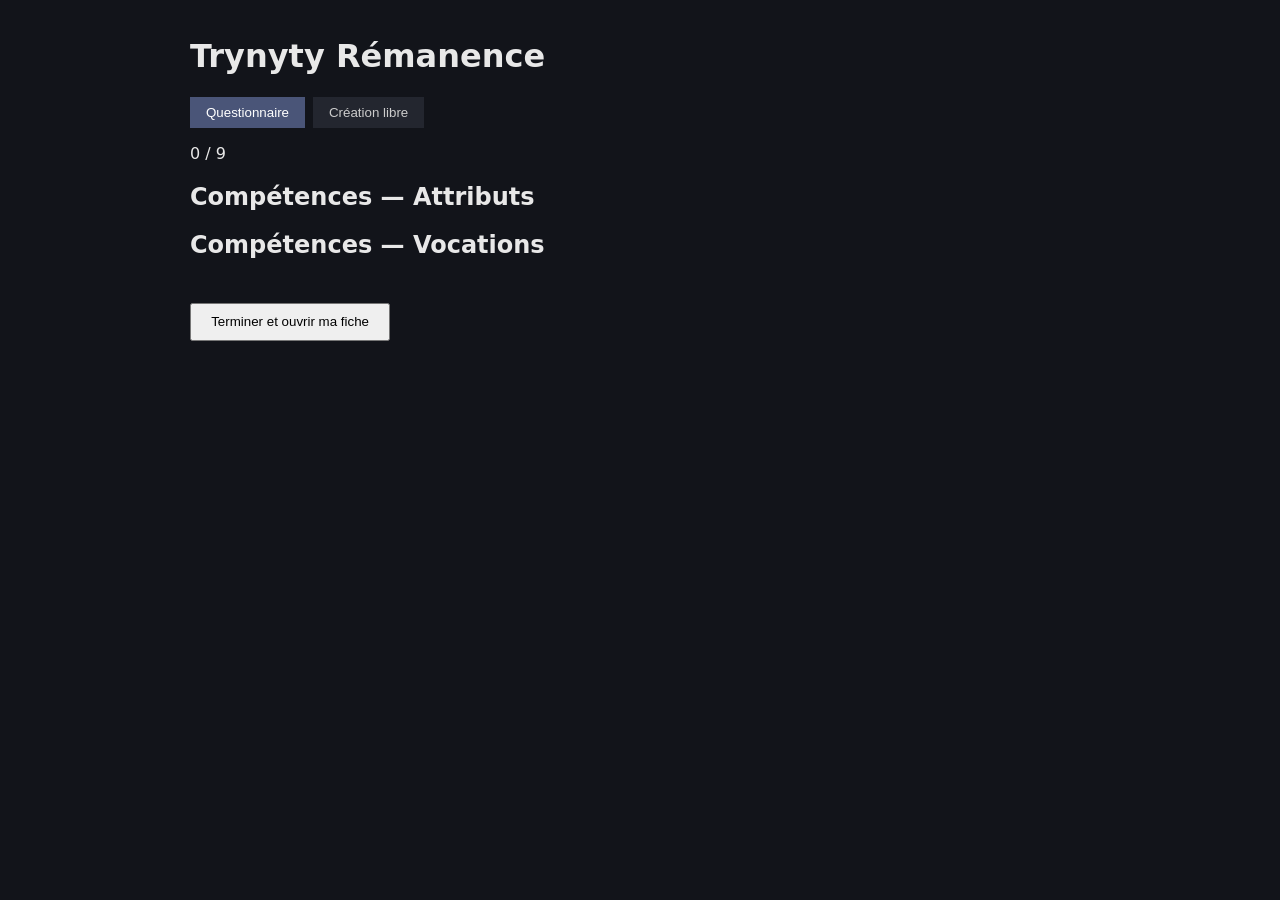
==== commit b5acc5a1: "save: 2026-07-11_04:12" ====
--- a/outils/index.html
+++ b/outils/index.html
@@ -1,1834 +1,51 @@
-<!DOCTYPE html>
+<!doctype html>
 <html lang="fr">
 <head>
     <meta charset="UTF-8">
     <meta name="viewport" content="width=device-width, initial-scale=1.0">
-    <title>Trinity — Feuille de Personnage</title>
-    <link href="https://fonts.googleapis.com/css2?family=Cinzel:wght@400;600;700&family=Inter:wght@300;400;500;600;700&display=swap" rel="stylesheet">
-    <style>
-        :root {
-            --crimson: #8B1A1A;
-            --crimson-light: #B83333;
-            --crimson-dark: #5C0F0F;
-            --amber: #D4A017;
-            --amber-light: #E8C547;
-            --slate-900: #0F172A;
-            --slate-800: #1E293B;
-            --slate-700: #334155;
-            --slate-600: #475569;
-            --slate-500: #64748B;
-            --slate-400: #94A3B8;
-            --slate-300: #CBD5E1;
-            --slate-200: #E2E8F0;
-            --slate-100: #F1F5F9;
-            --slate-50: #F8FAFC;
-            --white: #FFFFFF;
-            --shadow-sm: 0 1px 2px rgba(0,0,0,0.05);
-            --shadow: 0 4px 6px -1px rgba(0,0,0,0.1), 0 2px 4px -2px rgba(0,0,0,0.1);
-            --shadow-lg: 0 10px 15px -3px rgba(0,0,0,0.1), 0 4px 6px -4px rgba(0,0,0,0.1);
-            --shadow-crimson: 0 4px 14px rgba(139,26,26,0.3);
-        }
-
-        * { margin: 0; padding: 0; box-sizing: border-box; }
-
-        body {
-            font-family: 'Inter', sans-serif;
-            background: var(--slate-900);
-            color: var(--slate-200);
-            min-height: 100vh;
-            line-height: 1.6;
-        }
-
-        .app-header {
-            background: linear-gradient(135deg, var(--slate-900) 0%, var(--crimson-dark) 100%);
-            border-bottom: 2px solid var(--crimson);
-            padding: 1.5rem 2rem;
-            position: sticky;
-            top: 0;
-            z-index: 100;
-            backdrop-filter: blur(10px);
-        }
-
-        .header-content {
-            max-width: 1200px;
-            margin: 0 auto;
-            display: flex;
-            justify-content: space-between;
-            align-items: center;
-            flex-wrap: wrap;
-            gap: 1rem;
-        }
-
-        .logo {
-            font-family: 'Cinzel', serif;
-            font-size: 1.75rem;
-            font-weight: 700;
-            color: var(--amber);
-            text-shadow: 0 0 20px rgba(212,160,23,0.3);
-            letter-spacing: 2px;
-        }
-
-        .logo span { color: var(--crimson-light); }
-
-        .header-actions {
-            display: flex;
-            gap: 0.75rem;
-            flex-wrap: wrap;
-        }
-
-        .btn {
-            padding: 0.6rem 1.2rem;
-            border: none;
-            border-radius: 8px;
-            font-family: 'Inter', sans-serif;
-            font-size: 0.875rem;
-            font-weight: 600;
-            cursor: pointer;
-            transition: all 0.2s ease;
-            display: inline-flex;
-            align-items: center;
-            gap: 0.5rem;
-        }
-
-        .btn-primary {
-            background: var(--crimson);
-            color: var(--white);
-            box-shadow: var(--shadow-crimson);
-        }
-
-        .btn-primary:hover {
-            background: var(--crimson-light);
-            transform: translateY(-1px);
-            box-shadow: 0 6px 20px rgba(139,26,26,0.4);
-        }
-
-        .btn-secondary {
-            background: var(--slate-700);
-            color: var(--slate-200);
-            border: 1px solid var(--slate-600);
-        }
-
-        .btn-secondary:hover {
-            background: var(--slate-600);
-            border-color: var(--slate-500);
-        }
-
-        .btn-amber {
-            background: var(--amber);
-            color: var(--slate-900);
-        }
-
-        .btn-amber:hover {
-            background: var(--amber-light);
-        }
-
-        .btn-outline {
-            background: transparent;
-            color: var(--slate-300);
-            border: 1px solid var(--slate-600);
-        }
-
-        .btn-outline:hover {
-            border-color: var(--crimson-light);
-            color: var(--crimson-light);
-        }
-
-        .btn:disabled {
-            opacity: 0.5;
-            cursor: not-allowed;
-            transform: none !important;
-        }
-
-        .app-container {
-            max-width: 1200px;
-            margin: 0 auto;
-            padding: 2rem;
-        }
-
-        .section {
-            background: var(--slate-800);
-            border-radius: 12px;
-            border: 1px solid var(--slate-700);
-            margin-bottom: 2rem;
-            overflow: hidden;
-        }
-
-        .section-header {
-            background: linear-gradient(90deg, var(--crimson-dark) 0%, transparent 100%);
-            padding: 1.25rem 1.5rem;
-            border-bottom: 1px solid var(--slate-700);
-            display: flex;
-            justify-content: space-between;
-            align-items: center;
-            flex-wrap: wrap;
-            gap: 1rem;
-        }
-
-        .section-title {
-            font-family: 'Cinzel', serif;
-            font-size: 1.25rem;
-            font-weight: 600;
-            color: var(--amber);
-            display: flex;
-            align-items: center;
-            gap: 0.75rem;
-        }
-
-        .section-title .icon {
-            width: 32px;
-            height: 32px;
-            background: var(--crimson);
-            border-radius: 8px;
-            display: flex;
-            align-items: center;
-            justify-content: center;
-            font-size: 1rem;
-        }
-
-        .section-body {
-            padding: 1.5rem;
-        }
-
-        .tabs {
-            display: flex;
-            gap: 0.25rem;
-            padding: 0 1.5rem;
-            border-bottom: 1px solid var(--slate-700);
-            background: var(--slate-800);
-        }
-
-        .tab {
-            padding: 0.875rem 1.5rem;
-            background: none;
-            border: none;
-            border-bottom: 3px solid transparent;
-            color: var(--slate-400);
-            font-family: 'Inter', sans-serif;
-            font-size: 0.875rem;
-            font-weight: 600;
-            cursor: pointer;
-            transition: all 0.2s;
-            position: relative;
-            top: 1px;
-        }
-
-        .tab:hover { color: var(--slate-200); }
-
-        .tab.active {
-            color: var(--amber);
-            border-bottom-color: var(--amber);
-        }
-
-        .tab-content { display: none; }
-        .tab-content.active { display: block; }
-
-        .form-group {
-            margin-bottom: 1.25rem;
-        }
-
-        .form-label {
-            display: block;
-            font-size: 0.875rem;
-            font-weight: 600;
-            color: var(--slate-300);
-            margin-bottom: 0.5rem;
-        }
-
-        .form-label .hint {
-            font-weight: 400;
-            color: var(--slate-500);
-            font-size: 0.8rem;
-        }
-
-        .form-input,
-        .form-textarea,
-        .form-select {
-            width: 100%;
-            padding: 0.75rem 1rem;
-            background: var(--slate-900);
-            border: 1px solid var(--slate-600);
-            border-radius: 8px;
-            color: var(--slate-200);
-            font-family: 'Inter', sans-serif;
-            font-size: 0.9375rem;
-            transition: all 0.2s;
-        }
-
-        .form-input:focus,
-        .form-textarea:focus,
-        .form-select:focus {
-            outline: none;
-            border-color: var(--crimson-light);
-            box-shadow: 0 0 0 3px rgba(139,26,26,0.15);
-        }
-
-        .form-textarea {
-            min-height: 100px;
-            resize: vertical;
-        }
-
-        .form-row {
-            display: grid;
-            grid-template-columns: repeat(auto-fit, minmax(250px, 1fr));
-            gap: 1rem;
-        }
-
-        .dice-selector {
-            display: flex;
-            gap: 0.75rem;
-            flex-wrap: wrap;
-        }
-
-        .dice-option {
-            position: relative;
-        }
-
-        .dice-option input {
-            position: absolute;
-            opacity: 0;
-        }
-
-        .dice-option label {
-            display: flex;
-            flex-direction: column;
-            align-items: center;
-            gap: 0.5rem;
-            padding: 1rem 1.5rem;
-            background: var(--slate-900);
-            border: 2px solid var(--slate-600);
-            border-radius: 10px;
-            cursor: pointer;
-            transition: all 0.2s;
-            min-width: 80px;
-        }
-
-        .dice-option label:hover {
-            border-color: var(--slate-500);
-        }
-
-        .dice-option input:checked + label {
-            border-color: var(--crimson);
-            background: rgba(139,26,26,0.1);
-            box-shadow: var(--shadow-crimson);
-        }
-
-        .dice-icon {
-            font-size: 1.5rem;
-            font-weight: 700;
-        }
-
-        .dice-label {
-            font-size: 0.75rem;
-            color: var(--slate-400);
-            text-transform: uppercase;
-            letter-spacing: 1px;
-        }
-
-        .affinity-grid {
-            display: grid;
-            grid-template-columns: repeat(auto-fit, minmax(280px, 1fr));
-            gap: 1rem;
-        }
-
-        .affinity-card {
-            background: var(--slate-900);
-            border: 2px solid var(--slate-600);
-            border-radius: 12px;
-            padding: 1.5rem;
-            cursor: pointer;
-            transition: all 0.3s ease;
-            position: relative;
-            overflow: hidden;
-        }
-
-        .affinity-card::before {
-            content: '';
-            position: absolute;
-            top: 0;
-            left: 0;
-            right: 0;
-            height: 4px;
-            background: var(--slate-600);
-            transition: background 0.3s;
-        }
-
-        .affinity-card:hover {
-            border-color: var(--slate-500);
-            transform: translateY(-2px);
-            box-shadow: var(--shadow-lg);
-        }
-
-        .affinity-card.selected {
-            border-color: var(--crimson);
-            background: rgba(139,26,26,0.08);
-        }
-
-        .affinity-card.selected::before {
-            background: var(--crimson);
-        }
-
-        .affinity-card .card-title {
-            font-family: 'Cinzel', serif;
-            font-size: 1.1rem;
-            font-weight: 600;
-            color: var(--amber);
-            margin-bottom: 0.5rem;
-        }
-
-        .affinity-card .card-subtitle {
-            font-size: 0.875rem;
-            color: var(--crimson-light);
-            font-weight: 600;
-            margin-bottom: 0.75rem;
-            text-transform: uppercase;
-            letter-spacing: 1px;
-        }
-
-        .affinity-card .card-desc {
-            font-size: 0.875rem;
-            color: var(--slate-400);
-            line-height: 1.6;
-        }
-
-        .affinity-card .check-indicator {
-            position: absolute;
-            top: 1rem;
-            right: 1rem;
-            width: 24px;
-            height: 24px;
-            border: 2px solid var(--slate-600);
-            border-radius: 50%;
-            display: flex;
-            align-items: center;
-            justify-content: center;
-            font-size: 0.875rem;
-            color: transparent;
-            transition: all 0.2s;
-        }
-
-        .affinity-card.selected .check-indicator {
-            background: var(--crimson);
-            border-color: var(--crimson);
-            color: var(--white);
-        }
-
-        .question-card {
-            background: var(--slate-900);
-            border: 1px solid var(--slate-700);
-            border-radius: 10px;
-            padding: 1.5rem;
-            margin-bottom: 1rem;
-            transition: all 0.3s;
-        }
-
-        .question-card.answered {
-            border-color: var(--crimson);
-            background: rgba(139,26,26,0.05);
-        }
-
-        .question-number {
-            display: inline-block;
-            background: var(--crimson);
-            color: var(--white);
-            font-size: 0.75rem;
-            font-weight: 700;
-            padding: 0.25rem 0.75rem;
-            border-radius: 20px;
-            margin-bottom: 0.75rem;
-        }
-
-        .question-text {
-            font-size: 1rem;
-            font-weight: 500;
-            color: var(--slate-200);
-            margin-bottom: 1rem;
-        }
-
-        .answers {
-            display: flex;
-            flex-direction: column;
-            gap: 0.5rem;
-        }
-
-        .answer-option {
-            display: flex;
-            align-items: flex-start;
-            gap: 0.75rem;
-            padding: 0.875rem 1rem;
-            background: var(--slate-800);
-            border: 1px solid var(--slate-700);
-            border-radius: 8px;
-            cursor: pointer;
-            transition: all 0.2s;
-        }
-
-        .answer-option:hover {
-            border-color: var(--slate-500);
-            background: var(--slate-700);
-        }
-
-        .answer-option.selected {
-            border-color: var(--crimson);
-            background: rgba(139,26,26,0.1);
-        }
-
-        .answer-option input {
-            margin-top: 0.2rem;
-            accent-color: var(--crimson);
-        }
-
-        .answer-text {
-            font-size: 0.9375rem;
-            color: var(--slate-300);
-        }
-
-        .answer-code {
-            font-size: 0.75rem;
-            color: var(--slate-500);
-            font-family: monospace;
-            margin-top: 0.25rem;
-        }
-
-        .score-bar {
-            display: flex;
-            gap: 1.5rem;
-            justify-content: center;
-            padding: 1.5rem;
-            background: var(--slate-900);
-            border-radius: 10px;
-            margin: 1.5rem 0;
-        }
-
-        .score-item {
-            text-align: center;
-        }
-
-        .score-value {
-            font-family: 'Cinzel', serif;
-            font-size: 2.5rem;
-            font-weight: 700;
-            color: var(--amber);
-        }
-
-        .score-label {
-            font-size: 0.875rem;
-            color: var(--slate-400);
-            text-transform: uppercase;
-            letter-spacing: 1px;
-            margin-top: 0.25rem;
-        }
-
-        .score-result {
-            margin-top: 0.5rem;
-            font-size: 0.875rem;
-            font-weight: 600;
-            color: var(--crimson-light);
-        }
-
-        .matrix-container {
-            overflow-x: auto;
-        }
-
-        .matrix-table {
-            width: 100%;
-            border-collapse: separate;
-            border-spacing: 0.5rem;
-        }
-
-        .matrix-header {
-            text-align: center;
-            padding: 0.75rem;
-            font-size: 0.875rem;
-            font-weight: 600;
-            color: var(--slate-400);
-            text-transform: uppercase;
-            letter-spacing: 1px;
-        }
-
-        .matrix-row-header {
-            padding: 0.75rem 1rem;
-            font-size: 0.875rem;
-            font-weight: 600;
-            color: var(--amber);
-            text-transform: uppercase;
-            letter-spacing: 1px;
-            text-align: right;
-        }
-
-        .matrix-cell {
-            background: var(--slate-900);
-            border: 2px solid var(--slate-700);
-            border-radius: 10px;
-            padding: 1rem;
-            text-align: center;
-            cursor: pointer;
-            transition: all 0.2s;
-            min-width: 120px;
-        }
-
-        .matrix-cell:hover {
-            border-color: var(--slate-500);
-        }
-
-        .matrix-cell.selected {
-            border-color: var(--crimson);
-            background: rgba(139,26,26,0.1);
-            box-shadow: var(--shadow-crimson);
-        }
-
-        .matrix-cell .cell-name {
-            font-weight: 600;
-            color: var(--slate-200);
-            font-size: 0.9375rem;
-        }
-
-        .matrix-cell .cell-level {
-            font-size: 1.5rem;
-            font-weight: 700;
-            color: var(--amber);
-            margin-top: 0.5rem;
-        }
-
-        .matrix-cell .cell-threshold {
-            font-size: 0.75rem;
-            color: var(--slate-500);
-            margin-top: 0.25rem;
-        }
-
-        .skill-list {
-            display: grid;
-            gap: 0.75rem;
-        }
-
-        .skill-item {
-            display: flex;
-            align-items: center;
-            gap: 1rem;
-            padding: 0.875rem 1rem;
-            background: var(--slate-900);
-            border: 1px solid var(--slate-700);
-            border-radius: 8px;
-        }
-
-        .skill-name {
-            flex: 1;
-            font-weight: 500;
-            color: var(--slate-200);
-        }
-
-        .skill-vocation {
-            font-size: 0.75rem;
-            color: var(--slate-500);
-            text-transform: uppercase;
-            letter-spacing: 1px;
-        }
-
-        .skill-attribute {
-            font-size: 0.75rem;
-            color: var(--amber);
-            text-transform: uppercase;
-            letter-spacing: 1px;
-        }
-
-        .skill-level {
-            display: flex;
-            gap: 0.25rem;
-        }
-
-        .level-dot {
-            width: 12px;
-            height: 12px;
-            border-radius: 50%;
-            border: 2px solid var(--slate-600);
-            background: transparent;
-            cursor: pointer;
-            transition: all 0.2s;
-        }
-
-        .level-dot.filled {
-            background: var(--crimson);
-            border-color: var(--crimson);
-            box-shadow: 0 0 6px rgba(139,26,26,0.5);
-        }
-
-        .level-dot:hover {
-            border-color: var(--crimson-light);
-        }
-
-        .spec-grid {
-            display: grid;
-            grid-template-columns: repeat(auto-fit, minmax(200px, 1fr));
-            gap: 0.75rem;
-        }
-
-        .spec-item {
-            display: flex;
-            align-items: center;
-            gap: 0.75rem;
-            padding: 0.75rem 1rem;
-            background: var(--slate-900);
-            border: 1px solid var(--slate-700);
-            border-radius: 8px;
-            cursor: pointer;
-            transition: all 0.2s;
-        }
-
-        .spec-item:hover {
-            border-color: var(--slate-500);
-        }
-
-        .spec-item.selected {
-            border-color: var(--amber);
-            background: rgba(212,160,23,0.1);
-        }
-
-        .spec-checkbox {
-            width: 20px;
-            height: 20px;
-            border: 2px solid var(--slate-600);
-            border-radius: 4px;
-            display: flex;
-            align-items: center;
-            justify-content: center;
-            font-size: 0.75rem;
-            color: transparent;
-            transition: all 0.2s;
-            flex-shrink: 0;
-        }
-
-        .spec-item.selected .spec-checkbox {
-            background: var(--amber);
-            border-color: var(--amber);
-            color: var(--slate-900);
-        }
-
-        .spec-name {
-            font-size: 0.875rem;
-            color: var(--slate-300);
-        }
-
-        @media print {
-            body {
-                background: white !important;
-                color: black !important;
-            }
-
-            .app-header,
-            .tabs,
-            .btn,
-            .no-print {
-                display: none !important;
-            }
-
-            .section {
-                border: 1px solid #ccc;
-                break-inside: avoid;
-                page-break-inside: avoid;
-            }
-
-            .section-header {
-                background: #f5f5f5 !important;
-                color: black !important;
-            }
-
-            .section-title {
-                color: #333 !important;
-            }
-
-            .matrix-cell,
-            .skill-item,
-            .spec-item,
-            .question-card,
-            .affinity-card {
-                background: white !important;
-                border-color: #ccc !important;
-                color: black !important;
-            }
-
-            .form-input,
-            .form-textarea,
-            .form-select {
-                background: white !important;
-                border-color: #ccc !important;
-                color: black !important;
-            }
-        }
-
-        @media (max-width: 768px) {
-            .app-container { padding: 1rem; }
-            .header-content { flex-direction: column; align-items: flex-start; }
-            .logo { font-size: 1.5rem; }
-            .score-bar { flex-direction: column; gap: 1rem; }
-            .form-row { grid-template-columns: 1fr; }
-            .affinity-grid { grid-template-columns: 1fr; }
-            .matrix-table { font-size: 0.875rem; }
-            .matrix-cell { min-width: 80px; padding: 0.75rem; }
-        }
-
-        .hidden { display: none !important; }
-
-        .toast-container {
-            position: fixed;
-            bottom: 2rem;
-            right: 2rem;
-            z-index: 1000;
-            display: flex;
-            flex-direction: column;
-            gap: 0.5rem;
-        }
-
-        .toast {
-            padding: 1rem 1.5rem;
-            background: var(--slate-800);
-            border: 1px solid var(--slate-600);
-            border-radius: 10px;
-            color: var(--slate-200);
-            font-size: 0.875rem;
-            box-shadow: var(--shadow-lg);
-            animation: slideIn 0.3s ease;
-            max-width: 400px;
-        }
-
-        .toast.success { border-color: #22c55e; }
-        .toast.error { border-color: var(--crimson); }
-        .toast.info { border-color: var(--amber); }
-
-        @keyframes slideIn {
-            from { transform: translateX(100%); opacity: 0; }
-            to { transform: translateX(0); opacity: 1; }
-        }
-
-        @keyframes slideOut {
-            from { transform: translateX(0); opacity: 1; }
-            to { transform: translateX(100%); opacity: 0; }
-        }
-
-        .progress-container {
-            width: 100%;
-            height: 6px;
-            background: var(--slate-700);
-            border-radius: 3px;
-            overflow: hidden;
-            margin: 1rem 0;
-        }
-
-        .progress-bar {
-            height: 100%;
-            background: linear-gradient(90deg, var(--crimson) 0%, var(--amber) 100%);
-            border-radius: 3px;
-            transition: width 0.5s ease;
-        }
-
-        .badge {
-            display: inline-flex;
-            align-items: center;
-            gap: 0.25rem;
-            padding: 0.25rem 0.75rem;
-            background: var(--slate-700);
-            border-radius: 20px;
-            font-size: 0.75rem;
-            font-weight: 600;
-            color: var(--slate-300);
-        }
-
-        .badge.crimson { background: var(--crimson); color: var(--white); }
-        .badge.amber { background: var(--amber); color: var(--slate-900); }
-
-        .info-box {
-            background: rgba(212,160,23,0.1);
-            border: 1px solid var(--amber);
-            border-radius: 8px;
-            padding: 1rem 1.25rem;
-            margin-bottom: 1.5rem;
-            font-size: 0.9375rem;
-            color: var(--slate-300);
-        }
-
-        .info-box strong {
-            color: var(--amber);
-        }
-
-        .divider {
-            height: 1px;
-            background: linear-gradient(90deg, transparent 0%, var(--slate-600) 50%, transparent 100%);
-            margin: 1.5rem 0;
-        }
-
-        .summary-grid {
-            display: grid;
-            grid-template-columns: repeat(auto-fit, minmax(200px, 1fr));
-            gap: 1rem;
-        }
-
-        .summary-card {
-            background: var(--slate-900);
-            border: 1px solid var(--slate-700);
-            border-radius: 10px;
-            padding: 1.25rem;
-            text-align: center;
-        }
-
-        .summary-card .summary-icon {
-            font-size: 2rem;
-            margin-bottom: 0.5rem;
-        }
-
-        .summary-card .summary-value {
-            font-family: 'Cinzel', serif;
-            font-size: 1.5rem;
-            font-weight: 700;
-            color: var(--amber);
-        }
-
-        .summary-card .summary-label {
-            font-size: 0.875rem;
-            color: var(--slate-400);
-            margin-top: 0.25rem;
-        }
-    </style>
-<base target="_blank">
+    <title>Trynyty — Création de personnage</title>
+    <link rel="stylesheet" href="css/base.css">
 </head>
 <body>
-    <header class="app-header">
-        <div class="header-content">
-            <div class="logo">TRINITY <span>&#9876;</span></div>
-            <div class="header-actions">
-                <button class="btn btn-secondary" onclick="app.newCharacter()">&#128260; Nouveau</button>
-                <button class="btn btn-secondary" onclick="app.loadJSON()">&#128194; Charger JSON</button>
-                <button class="btn btn-secondary" onclick="app.saveJSON()">&#128190; Sauvegarder JSON</button>
-                <button class="btn btn-amber" onclick="app.printSheet()">&#128424; Imprimer / PDF</button>
-            </div>
-        </div>
+    <header>
+        <h1>Trynyty <span class="sous-titre">Rémanence</span></h1>
     </header>
 
-    <div class="app-container">
-        <!-- IDENTITÉ -->
-        <div class="section">
-            <div class="section-header">
-                <div class="section-title">
-                    <div class="icon">&#128100;</div>
-                    Identité
+    <main>
+        <nav id="onglets-methode" class="onglets">
+            <button class="onglet actif" data-onglet="questionnaire">Questionnaire</button>
+            <button class="onglet" data-onglet="creation-libre">Création libre</button>
+        </nav>
+
+        <div id="contenus-methode">
+            <section class="onglet-contenu actif" id="onglet-questionnaire">
+                <div class="entete-section">
+                    <span id="questionnaire-progression">0 / 9</span>
+                    <span id="questionnaire-resultat"></span>
                 </div>
-            </div>
-            <div class="section-body">
-                <div class="form-row">
-                    <div class="form-group">
-                        <label class="form-label">Nom du personnage</label>
-                        <input type="text" class="form-input" id="char-name" placeholder="Nom du survivant...">
-                    </div>
-                    <div class="form-group">
-                        <label class="form-label">Joueur</label>
-                        <input type="text" class="form-input" id="player-name" placeholder="Ton nom...">
-                    </div>
-                </div>
-                <div class="form-row">
-                    <div class="form-group">
-                        <label class="form-label">Concept <span class="hint">— En une phrase, qui es-tu ?</span></label>
-                        <input type="text" class="form-input" id="char-concept" placeholder="Ex: Ancien marine devenu guide des terres noyées...">
-                    </div>
-                </div>
-            </div>
+                <div id="questionnaire-conteneur"></div>
+            </section>
+
+            <section class="onglet-contenu" id="onglet-creation-libre">
+                <h2>Attributs</h2>
+                <div id="selecteur-attributs"></div>
+
+                <h2>Vocations</h2>
+                <div id="selecteur-vocations"></div>
+            </section>
         </div>
 
-        <!-- TABS NAVIGATION -->
-        <div class="tabs no-print">
-            <button class="tab active" data-tab="questionnaire" onclick="app.switchTab('questionnaire')">&#127917; Questionnaire</button>
-            <button class="tab" data-tab="matrix" onclick="app.switchTab('matrix')">&#9889; Matrice 3×3</button>
-            <button class="tab" data-tab="affinities" onclick="app.switchTab('affinities')">&#128293; Affinités</button>
-            <button class="tab" data-tab="sheet" onclick="app.switchTab('sheet')">&#128203; Fiche Complète</button>
-        </div>
+        <section>
+            <h2>Compétences — Attributs</h2>
+            <div id="repartition-attributs"></div>
 
-        <!-- QUESTIONNAIRE TAB -->
-        <div id="tab-questionnaire" class="tab-content active">
-            <div class="section">
-                <div class="section-header">
-                    <div class="section-title">
-                        <div class="icon">&#127917;</div>
-                        Questionnaire de Profil
-                    </div>
-                    <button class="btn btn-outline" onclick="app.skipQuestionnaire()">&#9197; Passer le questionnaire</button>
-                </div>
-                <div class="section-body">
-                    <div class="info-box">
-                        <strong>Comment ça marche :</strong> Réponds aux 9 questions en choisissant la réaction qui correspond le mieux à ton personnage. Les codes <code>[A-B-C]</code> comptent pour ton Affinité, ta Vocation et ton Attribut. Tu peux aussi passer cette étape et aller directement à la matrice.
-                    </div>
+            <h2>Compétences — Vocations</h2>
+            <div id="repartition-vocations"></div>
+        </section>
 
-                    <div class="progress-container">
-                        <div class="progress-bar" id="quiz-progress" style="width: 0%"></div>
-                    </div>
+        <button id="bouton-terminer">Terminer et ouvrir ma fiche</button>
+    </main>
 
-                    <div class="score-bar">
-                        <div class="score-item">
-                            <div class="score-value" id="score-a">0</div>
-                            <div class="score-label">Affinité (A)</div>
-                            <div class="score-result" id="result-a">—</div>
-                        </div>
-                        <div class="score-item">
-                            <div class="score-value" id="score-b">0</div>
-                            <div class="score-label">Vocation (B)</div>
-                            <div class="score-result" id="result-b">—</div>
-                        </div>
-                        <div class="score-item">
-                            <div class="score-value" id="score-c">0</div>
-                            <div class="score-label">Attribut (C)</div>
-                            <div class="score-result" id="result-c">—</div>
-                        </div>
-                    </div>
-
-                    <div id="questions-container"></div>
-
-                    <div class="divider"></div>
-
-                    <div style="text-align: center;">
-                        <button class="btn btn-primary" id="btn-apply-quiz" onclick="app.applyQuizResults()" disabled>
-                            &#10024; Appliquer les résultats à la fiche
-                        </button>
-                    </div>
-                </div>
-            </div>
-        </div>
-
-        <!-- MATRIX TAB -->
-        <div id="tab-matrix" class="tab-content">
-            <div class="section">
-                <div class="section-header">
-                    <div class="section-title">
-                        <div class="icon">&#9889;</div>
-                        Matrice 3×3 — L'Inné & L'Acquis
-                    </div>
-                </div>
-                <div class="section-body">
-                    <div class="info-box">
-                        <strong>Instructions :</strong> Attribue un dé <strong>Fort (d10)</strong>, <strong>Moyen (d8)</strong> et <strong>Faible (d6)</strong> à tes 3 Attributs, puis à tes 3 Vocations. Les cases croisées donnent le niveau de chaque compétence.
-                    </div>
-
-                    <h3 style="font-family: Cinzel; color: var(--amber); margin-bottom: 1rem;">&#127922; Attributs (L'Inné)</h3>
-                    <div class="form-row" style="margin-bottom: 2rem;">
-                        <div class="form-group">
-                            <label class="form-label">Habileté <span class="hint">— Corps, précision, mouvement</span></label>
-                            <div class="dice-selector" id="attr-habileté"></div>
-                        </div>
-                        <div class="form-group">
-                            <label class="form-label">Instinct <span class="hint">— Survie, réflexes, lien au vivant</span></label>
-                            <div class="dice-selector" id="attr-instinct"></div>
-                        </div>
-                        <div class="form-group">
-                            <label class="form-label">Intellect <span class="hint">— Analyse, technique, réflexion</span></label>
-                            <div class="dice-selector" id="attr-intellect"></div>
-                        </div>
-                    </div>
-
-                    <h3 style="font-family: Cinzel; color: var(--amber); margin-bottom: 1rem;">&#127922; Vocations (L'Acquis)</h3>
-                    <div class="form-row" style="margin-bottom: 2rem;">
-                        <div class="form-group">
-                            <label class="form-label">Exploration <span class="hint">— Maîtrise du milieu</span></label>
-                            <div class="dice-selector" id="voc-exploration"></div>
-                        </div>
-                        <div class="form-group">
-                            <label class="form-label">Interaction <span class="hint">— Rapports sociaux</span></label>
-                            <div class="dice-selector" id="voc-interaction"></div>
-                        </div>
-                        <div class="form-group">
-                            <label class="form-label">Action <span class="hint">— Intervention physique</span></label>
-                            <div class="dice-selector" id="voc-action"></div>
-                        </div>
-                    </div>
-
-                    <div class="divider"></div>
-
-                    <h3 style="font-family: Cinzel; color: var(--amber); margin-bottom: 1rem;">&#128202; Matrice des Compétences</h3>
-                    <div class="matrix-container">
-                        <table class="matrix-table">
-                            <thead>
-                                <tr>
-                                    <th></th>
-                                    <th class="matrix-header">Habileté</th>
-                                    <th class="matrix-header">Instinct</th>
-                                    <th class="matrix-header">Intellect</th>
-                                </tr>
-                            </thead>
-                            <tbody id="matrix-body"></tbody>
-                        </table>
-                    </div>
-                </div>
-            </div>
-        </div>
-
-        <!-- AFFINITIES TAB -->
-        <div id="tab-affinities" class="tab-content">
-            <div class="section">
-                <div class="section-header">
-                    <div class="section-title">
-                        <div class="icon">&#128293;</div>
-                        Affinité — Ta philosophie de survie
-                    </div>
-                </div>
-                <div class="section-body">
-                    <div class="info-box">
-                        <strong>Choisis une voie :</strong> Ton affinité définit ta relation au monde et débloque des capacités uniques. Clique sur une carte pour la sélectionner.
-                    </div>
-
-                    <div class="affinity-grid" id="affinity-grid"></div>
-
-                    <div class="divider"></div>
-
-                    <h3 style="font-family: Cinzel; color: var(--amber); margin-bottom: 1rem;">&#11088; Spécialisations</h3>
-                    <div class="spec-grid" id="spec-grid"></div>
-                </div>
-            </div>
-        </div>
-
-        <!-- FULL SHEET TAB -->
-        <div id="tab-sheet" class="tab-content">
-            <div class="section">
-                <div class="section-header">
-                    <div class="section-title">
-                        <div class="icon">&#128203;</div>
-                        Fiche de Personnage Complète
-                    </div>
-                </div>
-                <div class="section-body">
-                    <div class="summary-grid" style="margin-bottom: 1.5rem;">
-                        <div class="summary-card">
-                            <div class="summary-icon">&#127917;</div>
-                            <div class="summary-value" id="summary-name">—</div>
-                            <div class="summary-label">Personnage</div>
-                        </div>
-                        <div class="summary-card">
-                            <div class="summary-icon">&#128293;</div>
-                            <div class="summary-value" id="summary-affinity">—</div>
-                            <div class="summary-label">Affinité</div>
-                        </div>
-                        <div class="summary-card">
-                            <div class="summary-icon">&#9889;</div>
-                            <div class="summary-value" id="summary-vocation">—</div>
-                            <div class="summary-label">Vocation forte</div>
-                        </div>
-                        <div class="summary-card">
-                            <div class="summary-icon">&#127922;</div>
-                            <div class="summary-value" id="summary-attribute">—</div>
-                            <div class="summary-label">Attribut fort</div>
-                        </div>
-                    </div>
-
-                    <div class="divider"></div>
-
-                    <h3 style="font-family: Cinzel; color: var(--amber); margin-bottom: 1rem;">&#127922; Attributs & Vocations</h3>
-                    <div class="form-row" style="margin-bottom: 1.5rem;">
-                        <div class="form-group">
-                            <label class="form-label">Habileté</label>
-                            <input type="text" class="form-input" id="sheet-attr-habileté" readonly>
-                        </div>
-                        <div class="form-group">
-                            <label class="form-label">Instinct</label>
-                            <input type="text" class="form-input" id="sheet-attr-instinct" readonly>
-                        </div>
-                        <div class="form-group">
-                            <label class="form-label">Intellect</label>
-                            <input type="text" class="form-input" id="sheet-attr-intellect" readonly>
-                        </div>
-                    </div>
-                    <div class="form-row" style="margin-bottom: 1.5rem;">
-                        <div class="form-group">
-                            <label class="form-label">Exploration</label>
-                            <input type="text" class="form-input" id="sheet-voc-exploration" readonly>
-                        </div>
-                        <div class="form-group">
-                            <label class="form-label">Interaction</label>
-                            <input type="text" class="form-input" id="sheet-voc-interaction" readonly>
-                        </div>
-                        <div class="form-group">
-                            <label class="form-label">Action</label>
-                            <input type="text" class="form-input" id="sheet-voc-action" readonly>
-                        </div>
-                    </div>
-
-                    <div class="divider"></div>
-
-                    <h3 style="font-family: Cinzel; color: var(--amber); margin-bottom: 1rem;">&#128202; Compétences</h3>
-                    <div class="skill-list" id="sheet-skills"></div>
-
-                    <div class="divider"></div>
-
-                    <h3 style="font-family: Cinzel; color: var(--amber); margin-bottom: 1rem;">&#128221; Notes & Histoire</h3>
-                    <div class="form-group">
-                        <label class="form-label">Relique de l'Ancien Monde <span class="hint">— Quel objet gardes-tu ?</span></label>
-                        <textarea class="form-textarea" id="sheet-relic" placeholder="Décris l'objet que tu transportes malgré tout..."></textarea>
-                    </div>
-                    <div class="form-group">
-                        <label class="form-label">Histoire <span class="hint">— Qui étais-tu avant ? Qui es-tu devenu ?</span></label>
-                        <textarea class="form-textarea" id="sheet-story" placeholder="Ton passé, tes motivations, tes peurs..."></textarea>
-                    </div>
-                    <div class="form-group">
-                        <label class="form-label">Liens avec le groupe <span class="hint">— Comment les autres te voient-ils ?</span></label>
-                        <textarea class="form-textarea" id="sheet-bonds" placeholder="Tes relations avec les autres survivants..."></textarea>
-                    </div>
-                </div>
-            </div>
-        </div>
-    </div>
-
-    <div class="toast-container" id="toast-container"></div>
-
-<script>
-        const DATA = {
-            questions: [
-                {
-                    id: 1,
-                    text: "Une fumée toxique envahit votre campement.",
-                    answers: [
-                        { text: "Vous analysez les courants d'air pour trouver une poche d'air pur.", code: [1, 1, 3] },
-                        { text: "Vous consultez vos cartes topographiques pour évacuer par la zone la plus sûre.", code: [2, 1, 3] },
-                        { text: "Vous utilisez des capteurs atmosphériques pour calculer la trajectoire du nuage.", code: [3, 1, 3] }
-                    ]
-                },
-                {
-                    id: 2,
-                    text: "Vous trouvez une ancienne radio qui émet un signal étrange.",
-                    answers: [
-                        { text: "Vous captez les émotions de détresse dans la voix de l'émetteur.", code: [1, 2, 2] },
-                        { text: "Vous tentez de convaincre le groupe de répondre à l'appel par devoir.", code: [2, 2, 2] },
-                        { text: "Vous ressentez par intuition qu'il s'agit d'un piège.", code: [3, 2, 2] }
-                    ]
-                },
-                {
-                    id: 3,
-                    text: "Un étranger propose un échange : nourriture contre objet fétiche.",
-                    answers: [
-                        { text: "Vous refusez et escaladez une paroi pour chasser vos propres proies.", code: [1, 3, 1] },
-                        { text: "Vous lui montrez la maîtrise de votre arme pour qu'il renonce à sa demande.", code: [2, 3, 1] },
-                        { text: "Vous neutralisez sa main avec précision pour récupérer la ration sans donner l'objet.", code: [3, 3, 1] }
-                    ]
-                },
-                {
-                    id: 4,
-                    text: "Vous êtes coincé devant une faille infranchissable.",
-                    answers: [
-                        { text: "Vous testez la solidité de la roche au toucher pour trouver un passage.", code: [2, 1, 2] },
-                        { text: "Vous suivez le flair des animaux qui traversent la faille.", code: [1, 1, 2] },
-                        { text: "Vous anticipez le moment où la structure s'effondrera par réflexe.", code: [3, 1, 2] }
-                    ]
-                },
-                {
-                    id: 5,
-                    text: "Quelqu'un doute de votre capacité à diriger.",
-                    answers: [
-                        { text: "Vous imposez le respect par la fermeté de votre maintien.", code: [2, 2, 1] },
-                        { text: "Vous montrez physiquement comment accomplir la tâche, sans un mot.", code: [1, 2, 1] },
-                        { text: "Vous manipulez les outils sous ses yeux pour prouver votre efficacité.", code: [3, 2, 1] }
-                    ]
-                },
-                {
-                    id: 6,
-                    text: "La Peste Écarlate fusionne avec de la technologie.",
-                    answers: [
-                        { text: "Vous identifiez le point critique à détruire pour arrêter la contamination.", code: [2, 3, 3] },
-                        { text: "Vous cherchez le schéma biologique pour désactiver la corruption.", code: [1, 3, 3] },
-                        { text: "Vous piratez le signal de la peste pour en reprendre le contrôle.", code: [3, 3, 3] }
-                    ]
-                },
-                {
-                    id: 7,
-                    text: "Comment vous déplacez-vous dans les zones sauvages ?",
-                    answers: [
-                        { text: "En utilisant des outils de franchissement de haute précision.", code: [3, 1, 1] },
-                        { text: "En courant pieds nus pour ne laisser aucune trace.", code: [1, 1, 1] },
-                        { text: "En marchant de façon cadencée pour économiser vos forces.", code: [2, 1, 1] }
-                    ]
-                },
-                {
-                    id: 8,
-                    text: "Quelle est votre priorité pour améliorer votre équipement ?",
-                    answers: [
-                        { text: "Ajouter des modules de communication et de données.", code: [3, 2, 3] },
-                        { text: "Y intégrer des symboles pour inspirer les membres du groupe.", code: [2, 2, 3] },
-                        { text: "Le rendre capable d'interagir avec les écosystèmes locaux.", code: [1, 2, 3] }
-                    ]
-                },
-                {
-                    id: 9,
-                    text: "Au moment du repos, que faites-vous ?",
-                    answers: [
-                        { text: "Vous vérifiez l'intégrité de vos protections contre les intrusions.", code: [3, 3, 2] },
-                        { text: "Vous restez aux aguets, sentant les mouvements dans la nuit.", code: [1, 3, 2] },
-                        { text: "Vous aiguisez votre lame par pur réflexe de défense.", code: [2, 3, 2] }
-                    ]
-                }
-            ],
-
-            affinities: {
-                harmonie: {
-                    id: 'harmonie',
-                    name: 'Harmonie',
-                    subtitle: 'La Symbiose',
-                    desc: 'La conviction que l\'humanité doit fusionner avec l\'écosystème pour survivre. L\'Harmoniste ne combat pas le milieu, il devient le milieu par la mutation.',
-                    attributePaths: {
-                        habileté: 'Armure — Peau chitineuse et griffes',
-                        instinct: 'Phéromones — Contrôle des humeurs',
-                        intellect: 'Adaptation — Respiration aquatique/toxique'
-                    }
-                },
-                purete: {
-                    id: 'purete',
-                    name: 'Pureté',
-                    subtitle: 'L\'Héritage',
-                    desc: 'La conviction que l\'humanité doit préserver son essence originelle et ses valeurs spirituelles. Le Puriste rejette l\'augmentation mécanique et la mutation biologique.',
-                    attributePaths: {
-                        habileté: 'Excellence — Attribut porté à d12',
-                        instinct: 'Souveraineté — Immunisé aux poisons/phéromones',
-                        intellect: 'Souveraineté — Immunisé aux interférences'
-                    }
-                },
-                suprematie: {
-                    id: 'suprematie',
-                    name: 'Suprématie',
-                    subtitle: 'L\'Optimisation',
-                    desc: 'La conviction que la biologie est une limite et que la technologie est la seule voie de survie. Chaque Suprématiste est indissociable de son Drone-Monture.',
-                    attributePaths: {
-                        habileté: 'Prédateur — Drone terrestre rapide',
-                        instinct: 'Caméléon — Drone furtif, invisibilité',
-                        intellect: 'Aérien — Drone volant, vision panoramique'
-                    }
-                }
-            },
-
-            skills: [
-                { name: 'Athlétisme', vocation: 'Exploration', attribute: 'Habileté', verbs: 'Grimper, Sauter, Franchir' },
-                { name: 'Survie', vocation: 'Exploration', attribute: 'Instinct', verbs: 'Pister, Orienter, Chasser' },
-                { name: 'Observation', vocation: 'Exploration', attribute: 'Intellect', verbs: 'Fouiller, Surveiller, Analyser' },
-                { name: 'Présence', vocation: 'Interaction', attribute: 'Habileté', verbs: 'Imposer, Intimider, Maintenir' },
-                { name: 'Persuasion', vocation: 'Interaction', attribute: 'Instinct', verbs: 'Convaincre, Négocier, Apaiser' },
-                { name: 'Bluff', vocation: 'Interaction', attribute: 'Intellect', verbs: 'Tromper, Feindre, Manipuler' },
-                { name: 'Combat', vocation: 'Action', attribute: 'Habileté', verbs: 'CàC, Distance, Lourde' },
-                { name: 'Discrétion', vocation: 'Action', attribute: 'Instinct', verbs: 'Se cacher, Infiltrer, Silencer' },
-                { name: 'Artisanat', vocation: 'Action', attribute: 'Intellect', verbs: 'Réparer, Crocheter, Fabriquer' }
-            ],
-
-            specializations: {
-                harmonie: [
-                    'Agilité prédatrice', 'Régénération', 'Sens vibratoires',
-                    'Dominance alpha', 'Lien empathique', 'Mimétisme',
-                    'Mutation létale', 'Camouflage chromatique', 'Bio-synthèse'
-                ],
-                purete: [
-                    'Dignité du port', 'Héritage des anciens', 'Esprit analytique',
-                    'Autorité naturelle', 'Le Serment', 'Dignité feinte',
-                    'Maîtrise martiale', 'Anonymat volontaire', 'Relique'
-                ],
-                suprematie: [
-                    'Traction motorisée', 'Capteurs biométriques', 'Relais optique',
-                    'Intimidation mécanique', 'Logique factuelle', 'Projection holographique',
-                    'Appui synchronisé', 'Brouillage électronique', 'Interface système'
-                ]
-            },
-
-            diceValues: { d6: 6, d8: 8, d10: 10 }
-        };
-
-        const state = {
-            name: '',
-            player: '',
-            concept: '',
-            quizAnswers: {},
-            attributes: { habileté: null, instinct: null, intellect: null },
-            vocations: { exploration: null, interaction: null, action: null },
-            affinity: null,
-            specializations: [],
-            notes: { relic: '', story: '', bonds: '' }
-        };
-
-        const app = {
-            init() {
-                this.renderQuestions();
-                this.renderDiceSelectors();
-                this.renderMatrix();
-                this.renderAffinities();
-                this.renderSpecs();
-                this.loadFromStorage();
-                this.updateSheet();
-            },
-
-            switchTab(tabId) {
-                document.querySelectorAll('.tab').forEach(t => t.classList.remove('active'));
-                document.querySelectorAll('.tab-content').forEach(c => c.classList.remove('active'));
-                document.querySelector(`[data-tab="${tabId}"]`).classList.add('active');
-                document.getElementById(`tab-${tabId}`).classList.add('active');
-                if (tabId === 'sheet') this.updateSheet();
-            },
-
-            renderQuestions() {
-                const container = document.getElementById('questions-container');
-                container.innerHTML = DATA.questions.map(q => `
-                    <div class="question-card" id="question-${q.id}">
-                        <div class="question-number">Question ${q.id}/9</div>
-                        <div class="question-text">${q.text}</div>
-                        <div class="answers">
-                            ${q.answers.map((a, i) => `
-                                <label class="answer-option" onclick="app.selectAnswer(${q.id}, ${i}, [${a.code.join(',')}])">
-                                    <input type="radio" name="q${q.id}" value="${i}">
-                                    <div>
-                                        <div class="answer-text">${a.text}</div>
-                                        <div class="answer-code">[${a.code.join('-')}]</div>
-                                    </div>
-                                </label>
-                            `).join('')}
-                        </div>
-                    </div>
-                `).join('');
-            },
-
-            selectAnswer(qId, aIdx, code) {
-                state.quizAnswers[qId] = { idx: aIdx, code };
-                document.querySelectorAll(`#question-${qId} .answer-option`).forEach((el, i) => {
-                    el.classList.toggle('selected', i === aIdx);
-                });
-                document.getElementById(`question-${qId}`).classList.add('answered');
-                this.updateQuizScores();
-            },
-
-            updateQuizScores() {
-                let a = 0, b = 0, c = 0;
-                Object.values(state.quizAnswers).forEach(ans => {
-                    a += ans.code[0];
-                    b += ans.code[1];
-                    c += ans.code[2];
-                });
-
-                document.getElementById('score-a').textContent = a;
-                document.getElementById('score-b').textContent = b;
-                document.getElementById('score-c').textContent = c;
-
-                const total = Object.keys(state.quizAnswers).length;
-                document.getElementById('quiz-progress').style.width = `${(total / 9) * 100}%`;
-
-                if (total === 9) {
-                    const aff = a <= 15 ? 'Harmonie' : a <= 21 ? 'Puriste' : 'Suprématie';
-                    const voc = b <= 15 ? 'Exploration' : b <= 21 ? 'Interaction' : 'Action';
-                    const attr = c <= 15 ? 'Habileté' : c <= 21 ? 'Instinct' : 'Intellect';
-
-                    document.getElementById('result-a').textContent = aff;
-                    document.getElementById('result-b').textContent = voc;
-                    document.getElementById('result-c').textContent = attr;
-                    document.getElementById('btn-apply-quiz').disabled = false;
-                }
-            },
-
-            skipQuestionnaire() {
-                this.switchTab('matrix');
-                this.showToast('Questionnaire passé. Configure manuellement ta fiche.', 'info');
-            },
-
-            applyQuizResults() {
-                const a = parseInt(document.getElementById('score-a').textContent);
-                const b = parseInt(document.getElementById('score-b').textContent);
-                const c = parseInt(document.getElementById('score-c').textContent);
-
-                const affMap = { 'Harmonie': 'harmonie', 'Puriste': 'purete', 'Suprématie': 'suprematie' };
-                const vocMap = { 'Exploration': 'exploration', 'Interaction': 'interaction', 'Action': 'action' };
-                const attrMap = { 'Habileté': 'habileté', 'Instinct': 'instinct', 'Intellect': 'intellect' };
-
-                const affName = a <= 15 ? 'Harmonie' : a <= 21 ? 'Puriste' : 'Suprématie';
-                const vocName = b <= 15 ? 'Exploration' : b <= 21 ? 'Interaction' : 'Action';
-                const attrName = c <= 15 ? 'Habileté' : c <= 21 ? 'Instinct' : 'Intellect';
-
-                this.selectAffinity(affMap[affName]);
-
-                const attrs = ['habileté', 'instinct', 'intellect'];
-                const attrScores = { habileté: 0, instinct: 0, intellect: 0 };
-                Object.values(state.quizAnswers).forEach(ans => {
-                    attrScores.habileté += (ans.code[2] === 1) ? 1 : 0;
-                    attrScores.instinct += (ans.code[2] === 2) ? 1 : 0;
-                    attrScores.intellect += (ans.code[2] === 3) ? 1 : 0;
-                });
-
-                const sortedAttrs = attrs.sort((x, y) => attrScores[y] - attrScores[x]);
-                state.attributes[sortedAttrs[0]] = 'd10';
-                state.attributes[sortedAttrs[1]] = 'd8';
-                state.attributes[sortedAttrs[2]] = 'd6';
-
-                const vocScores = { exploration: 0, interaction: 0, action: 0 };
-                Object.values(state.quizAnswers).forEach(ans => {
-                    vocScores.exploration += (ans.code[1] === 1) ? 1 : 0;
-                    vocScores.interaction += (ans.code[1] === 2) ? 1 : 0;
-                    vocScores.action += (ans.code[1] === 3) ? 1 : 0;
-                });
-                const sortedVocs = ['exploration', 'interaction', 'action'].sort((x, y) => vocScores[y] - vocScores[x]);
-                state.vocations[sortedVocs[0]] = 'd10';
-                state.vocations[sortedVocs[1]] = 'd8';
-                state.vocations[sortedVocs[2]] = 'd6';
-
-                this.updateDiceUI();
-                this.updateMatrix();
-                this.switchTab('matrix');
-                this.showToast(`Résultats appliqués : ${affName} / ${vocName} / ${attrName}`, 'success');
-            },
-
-            renderDiceSelectors() {
-                const dice = ['d6', 'd8', 'd10'];
-                const groups = [
-                    { id: 'attr-habileté', type: 'attribute', key: 'habileté' },
-                    { id: 'attr-instinct', type: 'attribute', key: 'instinct' },
-                    { id: 'attr-intellect', type: 'attribute', key: 'intellect' },
-                    { id: 'voc-exploration', type: 'vocation', key: 'exploration' },
-                    { id: 'voc-interaction', type: 'vocation', key: 'interaction' },
-                    { id: 'voc-action', type: 'vocation', key: 'action' }
-                ];
-
-                groups.forEach(g => {
-                    const container = document.getElementById(g.id);
-                    container.innerHTML = dice.map(d => `
-                        <div class="dice-option">
-                            <input type="radio" name="${g.id}" id="${g.id}-${d}" value="${d}"
-                                onchange="app.setDice('${g.type}', '${g.key}', '${d}')">
-                            <label for="${g.id}-${d}">
-                                <span class="dice-icon">${d.toUpperCase()}</span>
-                                <span class="dice-label">${d === 'd10' ? 'Fort' : d === 'd8' ? 'Moyen' : 'Faible'}</span>
-                            </label>
-                        </div>
-                    `).join('');
-                });
-            },
-
-            setDice(type, key, value) {
-                const target = type === 'attribute' ? state.attributes : state.vocations;
-                const used = Object.entries(target).filter(([k, v]) => k !== key && v === value);
-                if (used.length > 0) {
-                    target[used[0][0]] = target[key];
-                }
-                target[key] = value;
-                this.updateDiceUI();
-                this.updateMatrix();
-                this.saveToStorage();
-            },
-
-            updateDiceUI() {
-                const updateGroup = (prefix, data) => {
-                    Object.entries(data).forEach(([key, value]) => {
-                        if (value) {
-                            const radio = document.getElementById(`${prefix}-${key}-${value}`);
-                            if (radio) radio.checked = true;
-                        }
-                    });
-                };
-                updateGroup('attr', state.attributes);
-                updateGroup('voc', state.vocations);
-            },
-
-            renderMatrix() {
-                const tbody = document.getElementById('matrix-body');
-                const vocations = ['Exploration', 'Interaction', 'Action'];
-                const attributes = ['Habileté', 'Instinct', 'Intellect'];
-
-                tbody.innerHTML = vocations.map(voc => `
-                    <tr>
-                        <td class="matrix-row-header">${voc}</td>
-                        ${attributes.map(attr => {
-                            const skill = DATA.skills.find(s => s.vocation === voc && s.attribute === attr);
-                            const cellId = 'cell-' + skill.name.toLowerCase().normalize('NFD').replace(/[\u0300-\u036f]/g, '').replace(/\s+/g, '-');
-                            return `
-                                <td class="matrix-cell" id="${cellId}"
-                                    onclick="app.editSkillLevel('${skill.name}')">
-                                    <div class="cell-name">${skill.name}</div>
-                                    <div class="cell-level" id="level-${skill.name}">0</div>
-                                    <div class="cell-threshold">Seuil: 9+</div>
-                                </td>
-                            `;
-                        }).join('')}
-                    </tr>
-                `).join('');
-            },
-
-            updateMatrix() {
-                DATA.skills.forEach(skill => {
-                    const attrKey = skill.attribute.toLowerCase().normalize('NFD').replace(/[\u0300-\u036f]/g, '');
-                    const vocKey = skill.vocation.toLowerCase().normalize('NFD').replace(/[\u0300-\u036f]/g, '');
-                    const attrDice = state.attributes[attrKey];
-                    const vocDice = state.vocations[vocKey];
-
-                    let level = 0;
-                    if (attrDice && vocDice) {
-                        const attrVal = DATA.diceValues[attrDice];
-                        const vocVal = DATA.diceValues[vocDice];
-                        const sum = attrVal + vocVal;
-                        if (sum >= 20) level = 3;
-                        else if (sum >= 16) level = 2;
-                        else if (sum >= 12) level = 1;
-                    }
-
-                    const cell = document.getElementById(`level-${skill.name}`);
-                    if (cell) {
-                        cell.textContent = level;
-                        const threshold = level === 0 ? '9+' : level === 1 ? '8+' : level === 2 ? '7+' : '6+';
-                        cell.nextElementSibling.textContent = `Seuil: ${threshold}`;
-                        cell.parentElement.classList.toggle('selected', level === 3);
-                    }
-                });
-            },
-
-            editSkillLevel(skillName) {
-                this.showToast('Les niveaux sont calculés automatiquement depuis les dés. Modifie les Attributs et Vocations.', 'info');
-            },
-
-            renderAffinities() {
-                const grid = document.getElementById('affinity-grid');
-                grid.innerHTML = Object.values(DATA.affinities).map(aff => `
-                    <div class="affinity-card" id="affinity-${aff.id}" onclick="app.selectAffinity('${aff.id}')">
-                        <div class="check-indicator">&#10003;</div>
-                        <div class="card-title">${aff.name}</div>
-                        <div class="card-subtitle">${aff.subtitle}</div>
-                        <div class="card-desc">${aff.desc}</div>
-                    </div>
-                `).join('');
-            },
-
-            selectAffinity(affId) {
-                state.affinity = affId;
-                document.querySelectorAll('.affinity-card').forEach(c => c.classList.remove('selected'));
-                document.getElementById(`affinity-${affId}`).classList.add('selected');
-                this.renderSpecs();
-                this.saveToStorage();
-            },
-
-            renderSpecs() {
-                const grid = document.getElementById('spec-grid');
-                if (!state.affinity) {
-                    grid.innerHTML = '<p style="color: var(--slate-500); text-align: center;">Sélectionne d\'abord une Affinité pour voir les spécialisations disponibles.</p>';
-                    return;
-                }
-
-                const specs = DATA.specializations[state.affinity] || [];
-                grid.innerHTML = specs.map(spec => `
-                    <div class="spec-item ${state.specializations.includes(spec) ? 'selected' : ''}"
-                         onclick="app.toggleSpec('${spec}')">
-                        <div class="spec-checkbox">&#10003;</div>
-                        <div class="spec-name">${spec}</div>
-                    </div>
-                `).join('');
-            },
-
-            toggleSpec(spec) {
-                if (state.specializations.includes(spec)) {
-                    state.specializations = state.specializations.filter(s => s !== spec);
-                } else {
-                    if (state.specializations.length < 3) {
-                        state.specializations.push(spec);
-                    } else {
-                        this.showToast('Maximum 3 spécialisations', 'error');
-                        return;
-                    }
-                }
-                this.renderSpecs();
-                this.saveToStorage();
-            },
-
-            updateSheet() {
-                state.name = document.getElementById('char-name').value;
-                state.player = document.getElementById('player-name').value;
-                state.concept = document.getElementById('char-concept').value;
-
-                document.getElementById('summary-name').textContent = state.name || '—';
-                document.getElementById('summary-affinity').textContent = state.affinity
-                    ? DATA.affinities[state.affinity].name : '—';
-
-                const vocStrong = Object.entries(state.vocations).sort((a, b) =>
-                    DATA.diceValues[b[1] || 'd6'] - DATA.diceValues[a[1] || 'd6'])[0];
-                document.getElementById('summary-vocation').textContent = vocStrong && vocStrong[1]
-                    ? this.capitalize(vocStrong[0]) : '—';
-
-                const attrStrong = Object.entries(state.attributes).sort((a, b) =>
-                    DATA.diceValues[b[1] || 'd6'] - DATA.diceValues[a[1] || 'd6'])[0];
-                document.getElementById('summary-attribute').textContent = attrStrong && attrStrong[1]
-                    ? this.capitalize(attrStrong[0]) : '—';
-
-                document.getElementById('sheet-attr-habileté').value = state.attributes.habileté || 'Non défini';
-                document.getElementById('sheet-attr-instinct').value = state.attributes.instinct || 'Non défini';
-                document.getElementById('sheet-attr-intellect').value = state.attributes.intellect || 'Non défini';
-                document.getElementById('sheet-voc-exploration').value = state.vocations.exploration || 'Non défini';
-                document.getElementById('sheet-voc-interaction').value = state.vocations.interaction || 'Non défini';
-                document.getElementById('sheet-voc-action').value = state.vocations.action || 'Non défini';
-
-                const skillsContainer = document.getElementById('sheet-skills');
-                skillsContainer.innerHTML = DATA.skills.map(skill => {
-                    const attrKey = skill.attribute.toLowerCase().normalize('NFD').replace(/[\u0300-\u036f]/g, '');
-                    const vocKey = skill.vocation.toLowerCase().normalize('NFD').replace(/[\u0300-\u036f]/g, '');
-                    const attrDice = state.attributes[attrKey];
-                    const vocDice = state.vocations[vocKey];
-                    let level = 0;
-                    if (attrDice && vocDice) {
-                        const sum = DATA.diceValues[attrDice] + DATA.diceValues[vocDice];
-                        if (sum >= 20) level = 3;
-                        else if (sum >= 16) level = 2;
-                        else if (sum >= 12) level = 1;
-                    }
-                    const threshold = level === 0 ? '9+' : level === 1 ? '8+' : level === 2 ? '7+' : '6+';
-                    return `
-                        <div class="skill-item">
-                            <div class="skill-name">
-                                ${skill.name}
-                                <div style="font-size: 0.75rem; color: var(--slate-500);">${skill.verbs}</div>
-                            </div>
-                            <span class="badge">${skill.vocation}</span>
-                            <span class="badge amber">${skill.attribute}</span>
-                            <div class="skill-level">
-                                ${[0, 1, 2, 3].map(i => `
-                                    <div class="level-dot ${i < level ? 'filled' : ''}"></div>
-                                `).join('')}
-                            </div>
-                            <span class="badge crimson">${threshold}</span>
-                        </div>
-                    `;
-                }).join('');
-            },
-
-            saveToStorage() {
-                const data = {
-                    ...state,
-                    name: document.getElementById('char-name').value,
-                    player: document.getElementById('player-name').value,
-                    concept: document.getElementById('char-concept').value,
-                    notes: {
-                        relic: document.getElementById('sheet-relic')?.value || '',
-                        story: document.getElementById('sheet-story')?.value || '',
-                        bonds: document.getElementById('sheet-bonds')?.value || ''
-                    }
-                };
-                localStorage.setItem('trinity-character', JSON.stringify(data));
-            },
-
-            loadFromStorage() {
-                try {
-                    const saved = localStorage.getItem('trinity-character');
-                    if (saved) {
-                        const data = JSON.parse(saved);
-                        Object.assign(state, data);
-
-                        document.getElementById('char-name').value = data.name || '';
-                        document.getElementById('player-name').value = data.player || '';
-                        document.getElementById('char-concept').value = data.concept || '';
-                        if (data.notes) {
-                            document.getElementById('sheet-relic').value = data.notes.relic || '';
-                            document.getElementById('sheet-story').value = data.notes.story || '';
-                            document.getElementById('sheet-bonds').value = data.notes.bonds || '';
-                        }
-
-                        this.updateDiceUI();
-                        if (data.affinity) this.selectAffinity(data.affinity);
-                        this.updateMatrix();
-                    }
-                } catch (e) {
-                    console.error('Failed to load from storage', e);
-                }
-            },
-
-            saveJSON() {
-                this.saveToStorage();
-                const data = localStorage.getItem('trinity-character');
-                const blob = new Blob([data], { type: 'application/json' });
-                const url = URL.createObjectURL(blob);
-                const a = document.createElement('a');
-                a.href = url;
-                a.download = `trinity-${state.name || 'personnage'}.json`;
-                a.click();
-                URL.revokeObjectURL(url);
-                this.showToast('Fiche sauvegardée !', 'success');
-            },
-
-            loadJSON() {
-                const input = document.createElement('input');
-                input.type = 'file';
-                input.accept = '.json';
-                input.onchange = (e) => {
-                    const file = e.target.files[0];
-                    if (!file) return;
-                    const reader = new FileReader();
-                    reader.onload = (ev) => {
-                        try {
-                            const data = JSON.parse(ev.target.result);
-                            Object.assign(state, data);
-                            localStorage.setItem('trinity-character', JSON.stringify(data));
-                            this.loadFromStorage();
-                            this.updateSheet();
-                            this.showToast('Fiche chargée !', 'success');
-                        } catch (err) {
-                            this.showToast('Fichier invalide', 'error');
-                        }
-                    };
-                    reader.readAsText(file);
-                };
-                input.click();
-            },
-
-            printSheet() {
-                this.updateSheet();
-                this.saveToStorage();
-                window.print();
-            },
-
-            newCharacter() {
-                if (!confirm('Créer un nouveau personnage ? La fiche actuelle sera effacée.')) return;
-
-                Object.assign(state, {
-                    name: '', player: '', concept: '',
-                    quizAnswers: {},
-                    attributes: { habileté: null, instinct: null, intellect: null },
-                    vocations: { exploration: null, interaction: null, action: null },
-                    affinity: null,
-                    specializations: [],
-                    notes: { relic: '', story: '', bonds: '' }
-                });
-
-                document.getElementById('char-name').value = '';
-                document.getElementById('player-name').value = '';
-                document.getElementById('char-concept').value = '';
-                document.getElementById('sheet-relic').value = '';
-                document.getElementById('sheet-story').value = '';
-                document.getElementById('sheet-bonds').value = '';
-
-                document.querySelectorAll('.answer-option').forEach(el => el.classList.remove('selected'));
-                document.querySelectorAll('.question-card').forEach(el => el.classList.remove('answered'));
-                document.querySelectorAll('input[type="radio"]').forEach(el => el.checked = false);
-                document.querySelectorAll('.affinity-card').forEach(el => el.classList.remove('selected'));
-
-                document.getElementById('score-a').textContent = '0';
-                document.getElementById('score-b').textContent = '0';
-                document.getElementById('score-c').textContent = '0';
-                document.getElementById('result-a').textContent = '—';
-                document.getElementById('result-b').textContent = '—';
-                document.getElementById('result-c').textContent = '—';
-                document.getElementById('quiz-progress').style.width = '0%';
-                document.getElementById('btn-apply-quiz').disabled = true;
-
-                this.renderSpecs();
-                this.updateMatrix();
-                this.updateSheet();
-                localStorage.removeItem('trinity-character');
-                this.showToast('Nouveau personnage créé', 'success');
-            },
-
-            capitalize(str) {
-                return str.charAt(0).toUpperCase() + str.slice(1);
-            },
-
-            showToast(message, type = 'info') {
-                const container = document.getElementById('toast-container');
-                const toast = document.createElement('div');
-                toast.className = `toast ${type}`;
-                toast.textContent = message;
-                container.appendChild(toast);
-                setTimeout(() => {
-                    toast.style.animation = 'slideOut 0.3s ease forwards';
-                    setTimeout(() => toast.remove(), 300);
-                }, 3000);
-            }
-        };
-
-        document.addEventListener('input', (e) => {
-            if (e.target.matches('.form-input, .form-textarea')) {
-                app.saveToStorage();
-            }
-        });
-
-        document.addEventListener('DOMContentLoaded', () => app.init());
-    </script>
+    <script type="module" src="js/app.js"></script>
 </body>
-</html>+</html>
--- a/outils/css/base.css
+++ b/outils/css/base.css
@@ -0,0 +1,40 @@
+/* base.css — provisoire, juste pour la lisibilité pendant le développement.
+   Le vrai découpage par composants (layout.css, questionnaire.css, fiche.css,
+   responsive.css) est prévu dans un commit dédié. */
+
+body {
+    font-family: system-ui, sans-serif;
+    max-width: 900px;
+    margin: 0 auto;
+    padding: 1rem;
+    background: #12141a;
+    color: #e8e8e8;
+}
+
+.onglets { display: flex; gap: .5rem; margin-bottom: 1rem; }
+.onglet { padding: .5rem 1rem; background: #23262f; color: #ccc; border: none; cursor: pointer; }
+.onglet.actif { background: #4a5578; color: #fff; }
+.onglet-contenu { display: none; }
+.onglet-contenu.actif { display: block; }
+
+.question-carte { border: 1px solid #333; padding: 1rem; margin-bottom: 1rem; }
+.reponse-option { display: block; padding: .5rem; cursor: pointer; }
+.reponse-option.selectionnee { background: #2e3550; }
+
+.selecteur-de { margin-bottom: .75rem; }
+.selecteur-de-options label { margin-right: 1rem; cursor: pointer; }
+
+.repartition-groupe { border: 1px solid #333; padding: .5rem 1rem; margin-bottom: .5rem; }
+.repartition-rang { font-style: italic; color: #999; margin-left: .5rem; }
+.repartition-compte { float: right; color: #999; }
+.repartition-option { display: inline-block; margin-right: 1rem; }
+
+.erreur-chargement { background: #5a1a1a; color: #fff; padding: 1rem; }
+
+/* fiche.html */
+main label { display: block; margin-bottom: .75rem; }
+main input[type="text"], main textarea { width: 100%; background: #1a1c24; color: #eee; border: 1px solid #333; padding: .4rem; }
+.affinite-groupe { display: flex; gap: 1.5rem; }
+.affinite-option { display: flex; align-items: center; gap: .4rem; }
+.a-venir { color: #777; font-style: italic; }
+#bouton-terminer { margin-top: 1.5rem; padding: .6rem 1.2rem; }
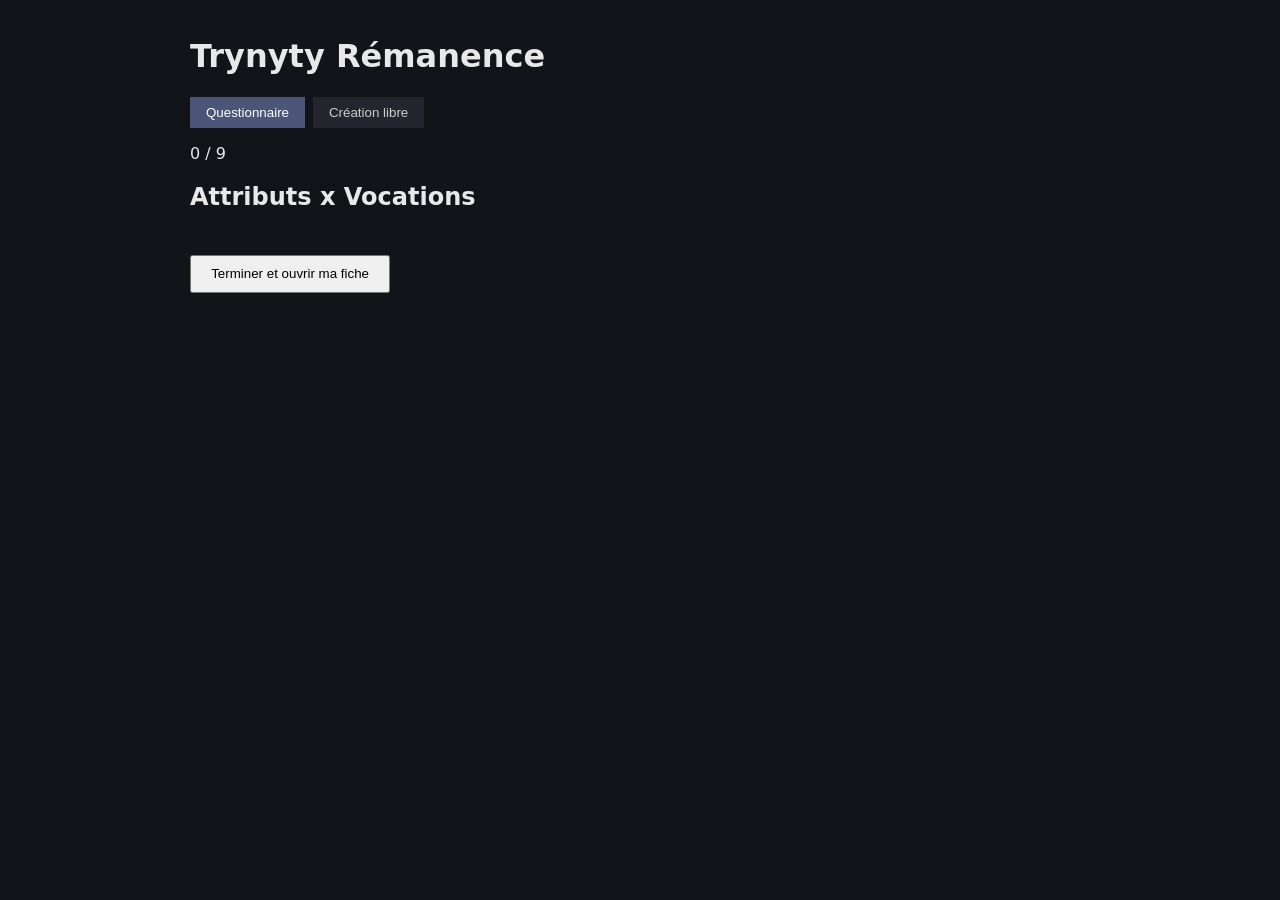
==== commit fddeb878: "save: 2026-07-14_13:41" ====
--- a/outils/index.html
+++ b/outils/index.html
@@ -27,20 +27,14 @@
             </section>
 
             <section class="onglet-contenu" id="onglet-creation-libre">
-                <h2>Attributs</h2>
-                <div id="selecteur-attributs"></div>
-
-                <h2>Vocations</h2>
-                <div id="selecteur-vocations"></div>
+                <h2>Affinité</h2>
+                <div id="selecteur-affinite" class="affinite-groupe"></div>
             </section>
         </div>
 
         <section>
-            <h2>Compétences — Attributs</h2>
-            <div id="repartition-attributs"></div>
-
-            <h2>Compétences — Vocations</h2>
-            <div id="repartition-vocations"></div>
+            <h2>Attributs x Vocations</h2>
+            <div id="tableau-competences"></div>
         </section>
 
         <button id="bouton-terminer">Terminer et ouvrir ma fiche</button>
@@ -48,4 +42,4 @@
 
     <script type="module" src="js/app.js"></script>
 </body>
-</html>
+</html>
--- a/outils/css/base.css
+++ b/outils/css/base.css
@@ -38,3 +38,77 @@
 .affinite-option { display: flex; align-items: center; gap: .4rem; }
 .a-venir { color: #777; font-style: italic; }
 #bouton-terminer { margin-top: 1.5rem; padding: .6rem 1.2rem; }
+
+/* Prompt IA */
+.trait-item { padding: .4rem 0; border-bottom: 1px solid #262a35; }
+.trait-entete { display: flex; justify-content: space-between; align-items: center; }
+.trait-jauge label { margin-left: .8rem; font-size: .85rem; cursor: pointer; }
+.trait-mots { font-size: .8rem; color: #777; margin-top: .15rem; }
+.trait-mots .mot-actif { color: #eee; font-weight: bold; }
+.trait-mots .mot-separateur { margin: 0 .4rem; color: #444; }
+#prompt-ia-texte { width: 100%; margin-top: .8rem; background: #1a1c24; color: #eee; border: 1px solid #333; padding: .5rem; font-family: inherit; }
+.prompt-actions { display: flex; flex-wrap: wrap; gap: .6rem; margin-top: .6rem; }
+.prompt-actions button, .prompt-actions a { padding: .4rem .8rem; background: #23262f; color: #eee; text-decoration: none; border: 1px solid #333; border-radius: 3px; }
+.panneau-principal { padding: .3rem .7rem .8rem; }
+.panneau-principal summary { padding: .5rem 0; font-weight: bold; font-size: 1.1rem; }
+
+/* Tableau unifié Vocation x Attribut */
+.tableau-competences { border-collapse: collapse; width: 100%; font-size: .85rem; }
+.tableau-competences th, .tableau-competences td { border: 1px solid #333; padding: .4rem; vertical-align: top; }
+.tableau-competences .coin { background: transparent; border: none; }
+.entete-axe { background: #1f222b; text-align: left; white-space: nowrap; }
+.des-radios { display: flex; gap: .5rem; margin-top: .3rem; font-weight: normal; }
+.de-option { display: flex; align-items: center; gap: .15rem; font-size: .75rem; cursor: pointer; }
+.competence-nom { font-weight: bold; }
+.competence-verbes { font-size: .75rem; color: #888; margin-bottom: .3rem; }
+.competence-checks { display: flex; gap: .8rem; margin: .3rem 0; }
+.check-option { display: flex; align-items: center; gap: .2rem; font-size: .8rem; cursor: pointer; }
+.competence-niveau { font-size: .75rem; color: #aaa; margin: .3rem 0; }
+
+/* Repli mobile : le tableau devient scrollable horizontalement plutôt
+   que de casser la mise en page (retouche visuelle complète à venir). */
+@media (max-width: 640px) {
+    .tableau-competences { display: block; overflow-x: auto; }
+}
+
+/* Panneaux repliables (portrait) */
+.panneau { border: 1px solid #333; margin-bottom: .5rem; border-radius: 3px; }
+.panneau summary { padding: .5rem .7rem; cursor: pointer; display: flex; align-items: center; gap: .5rem; user-select: none; }
+.panneau-options { padding: .6rem .7rem 1rem; display: flex; flex-wrap: wrap; gap: .4rem 1rem; }
+.panneau textarea { width: 100%; margin: 0 .7rem .8rem; box-sizing: border-box; background: #1a1c24; color: #eee; border: 1px solid #333; padding: .4rem; }
+.choix-option { display: flex; align-items: center; gap: .3rem; font-size: .9rem; }
+.etiquette-suggere { font-size: .7rem; background: #7a4a1a; color: #ffd8a8; padding: .05rem .35rem; border-radius: 2px; }
+.voyant { width: 8px; height: 8px; border-radius: 50%; background: #444; display: inline-block; }
+.voyant-actif { background: #4caf50; }
+.panneau-compteur { font-size: .8rem; color: #888; margin-left: auto; }
+
+/* Zone Affinité (onglet Compétences) */
+.zone-affinite { margin-bottom: 1.5rem; }
+.texte-info { color: #bbb; font-style: italic; }
+.schema-points { width: 240px; height: auto; display: block; }
+.schema-ligne { stroke: #555; stroke-width: 2; }
+.schema-point { fill: #1a1c24; stroke: #888; stroke-width: 2; cursor: pointer; }
+.schema-point:hover { fill: #3a3f52; }
+.schema-point-selectionne { fill: #c0392b; }
+
+/* Grille des compétences : visuellement 4x4 (en-têtes comprises), 3x3 de contenu */
+.competences-grille {
+    display: grid;
+    grid-template-columns: auto repeat(var(--nb-attributs), 1fr);
+    gap: .6rem;
+    align-items: stretch;
+}
+.grille-coin {}
+.grille-entete { font-weight: bold; padding: .3rem; text-align: center; }
+.grille-cellule { border: 1px solid #333; padding: .5rem; }
+.cellule-nom { font-weight: bold; margin-bottom: .3rem; }
+.cellule-pips { font-family: monospace; letter-spacing: 3px; margin-bottom: .5rem; }
+.cellule-select-label { display: block; font-size: .8rem; color: #999; margin-bottom: .4rem; }
+.cellule-select-label select { width: 100%; margin-top: .15rem; }
+
+/* Repli mobile : une colonne, chaque compétence empilée (cf. demande responsive) */
+@media (max-width: 640px) {
+    .competences-grille { grid-template-columns: 1fr; }
+    .grille-coin { display: none; }
+    .grille-entete { text-align: left; border-top: 1px solid #444; padding-top: .6rem; margin-top: .3rem; }
+}
